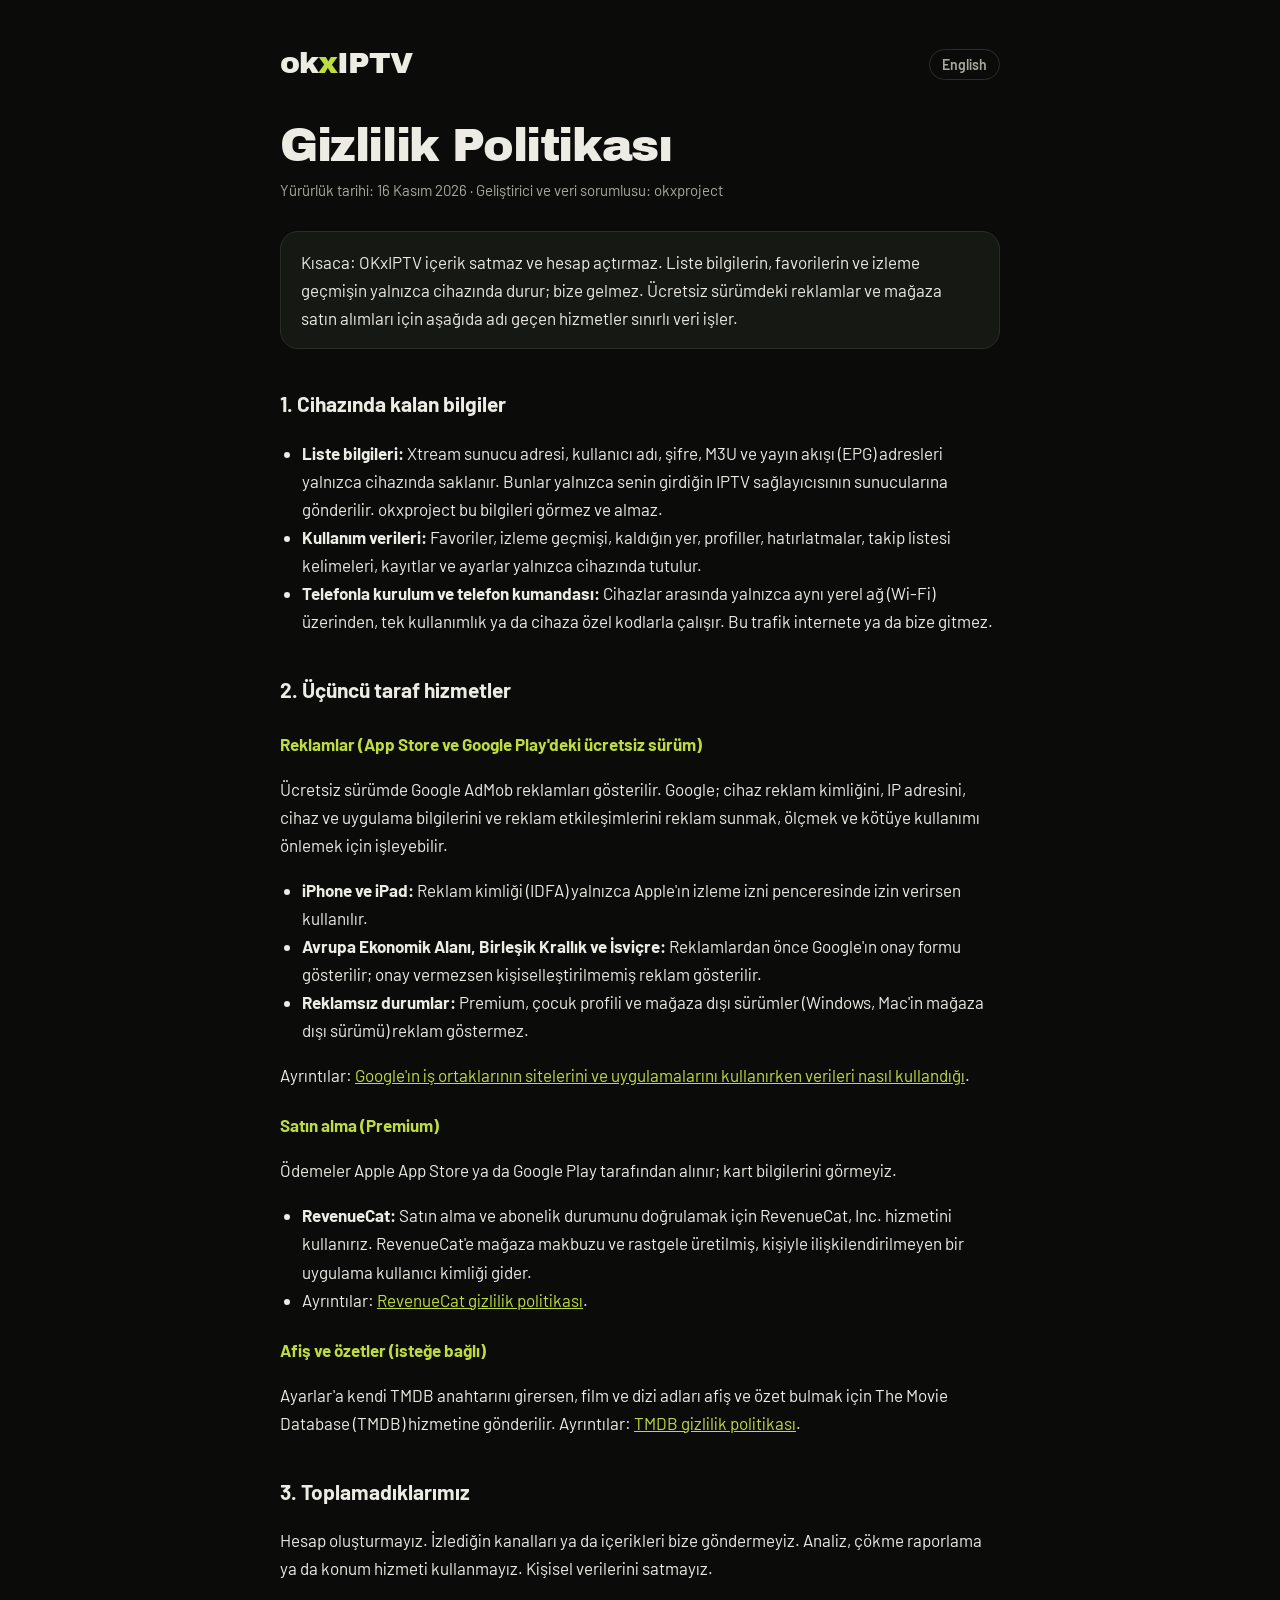
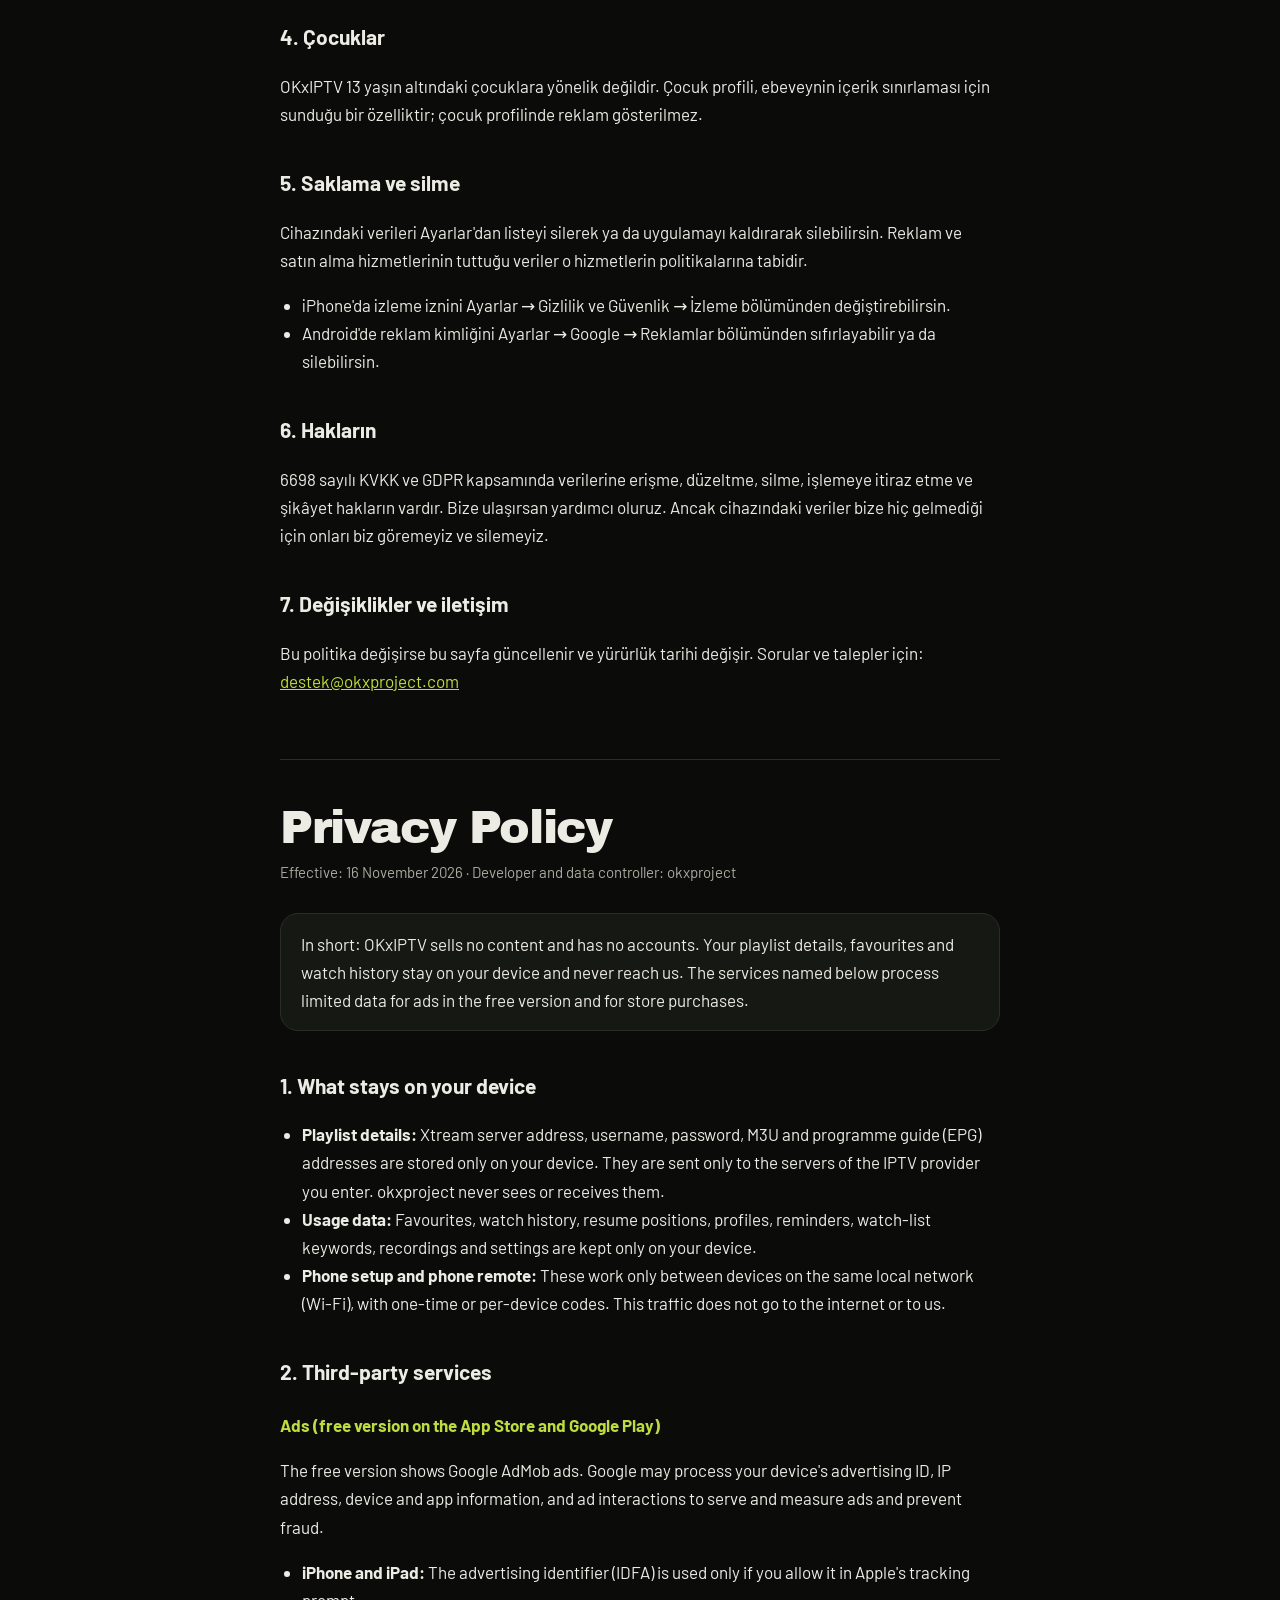
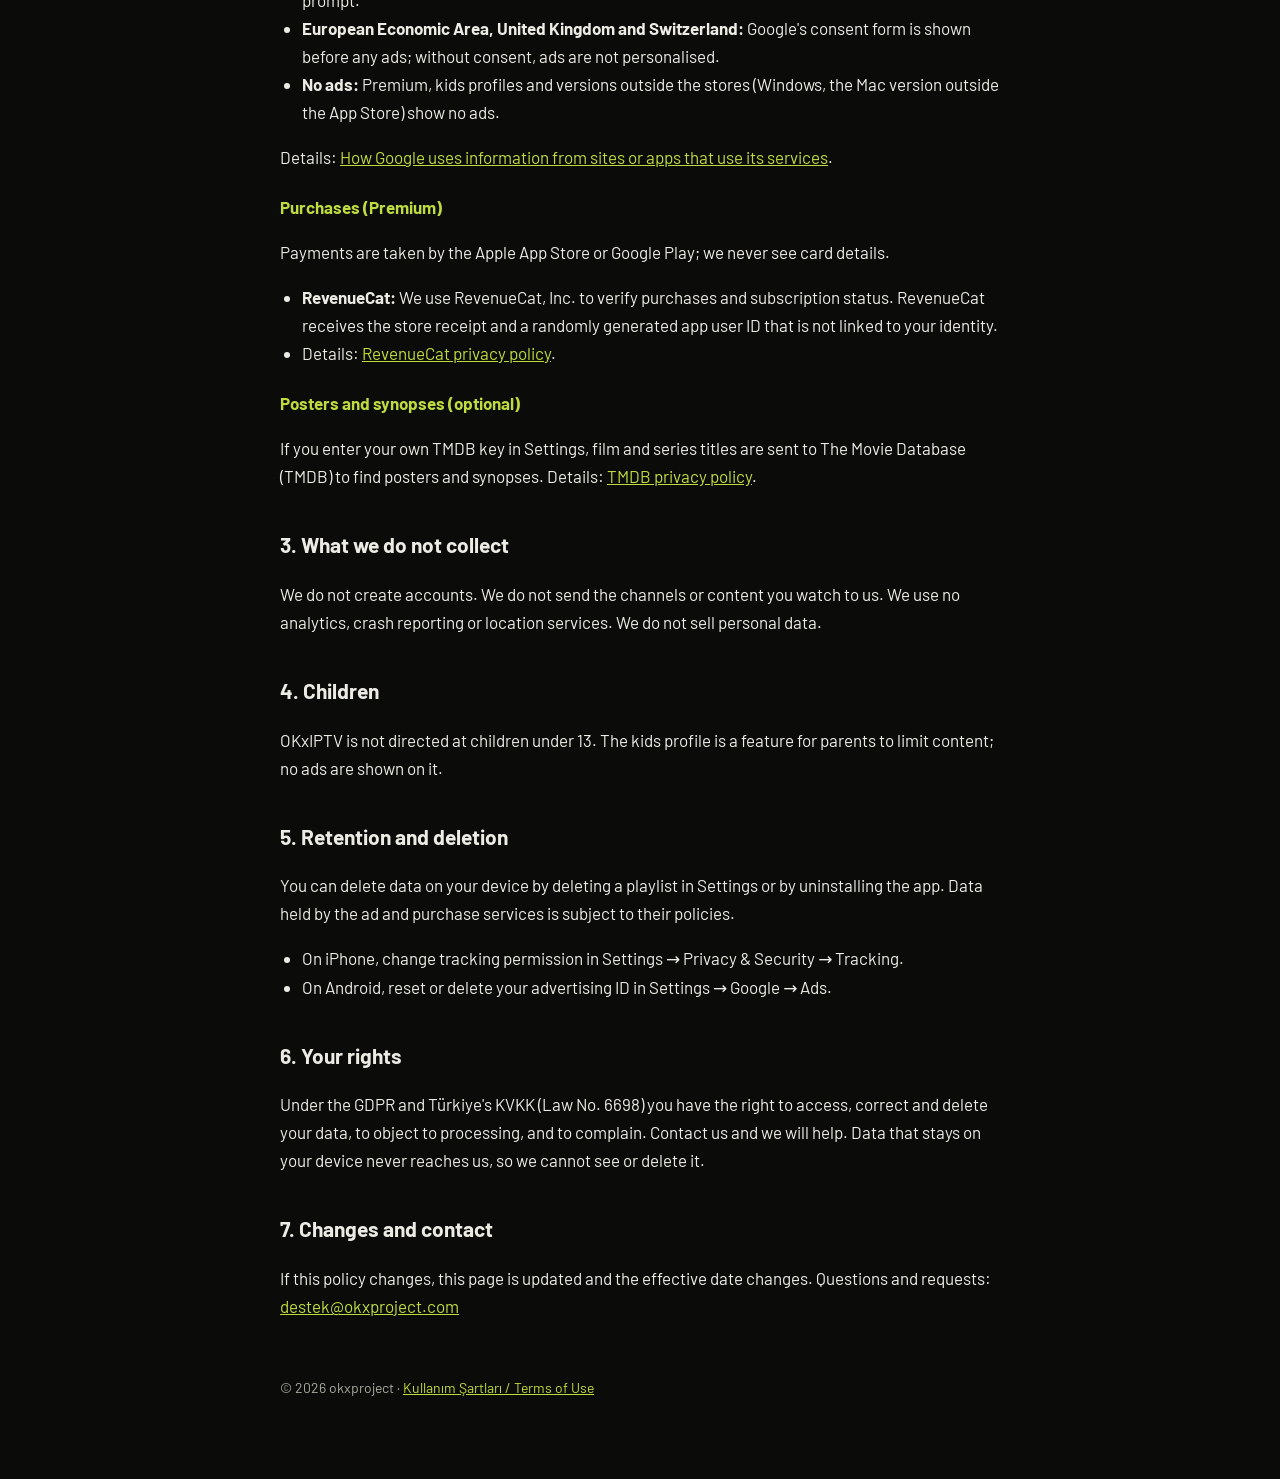
==== privacy.html @ 82a2500e "OKxIPTV privacy policy and terms of use" ====
<!doctype html>
<html lang="tr">
<head>
<meta charset="utf-8">
<meta name="viewport" content="width=device-width, initial-scale=1">
<title>OKxIPTV Gizlilik Politikası · Privacy Policy</title>
<meta name="description" content="OKxIPTV gizlilik politikası / privacy policy">
<link rel="preconnect" href="https://fonts.googleapis.com">
<link rel="preconnect" href="https://fonts.gstatic.com" crossorigin>
<link href="https://fonts.googleapis.com/css2?family=Archivo+Black&family=Barlow:wght@400;600;700&display=swap" rel="stylesheet">
<link rel="stylesheet" href="style.css">
</head>
<body>
<main>
<header>
  <a class="brand" href="./">ok<span>x</span>IPTV</a>
  <nav class="lang"><a href="#en" hreflang="en">English</a></nav>
</header>

<section id="tr" lang="tr">
<h1>Gizlilik Politikası</h1>
<p class="meta">Yürürlük tarihi: 16 Kasım 2026 · Geliştirici ve veri sorumlusu: okxproject</p>

<div class="note">Kısaca: OKxIPTV içerik satmaz ve hesap açtırmaz. Liste bilgilerin, favorilerin ve izleme geçmişin yalnızca cihazında durur; bize gelmez. Ücretsiz sürümdeki reklamlar ve mağaza satın alımları için aşağıda adı geçen hizmetler sınırlı veri işler.</div>

<h2>1. Cihazında kalan bilgiler</h2>
<ul>
  <li><strong>Liste bilgileri:</strong> Xtream sunucu adresi, kullanıcı adı, şifre, M3U ve yayın akışı (EPG) adresleri yalnızca cihazında saklanır. Bunlar yalnızca senin girdiğin IPTV sağlayıcısının sunucularına gönderilir. okxproject bu bilgileri görmez ve almaz.</li>
  <li><strong>Kullanım verileri:</strong> Favoriler, izleme geçmişi, kaldığın yer, profiller, hatırlatmalar, takip listesi kelimeleri, kayıtlar ve ayarlar yalnızca cihazında tutulur.</li>
  <li><strong>Telefonla kurulum ve telefon kumandası:</strong> Cihazlar arasında yalnızca aynı yerel ağ (Wi-Fi) üzerinden, tek kullanımlık ya da cihaza özel kodlarla çalışır. Bu trafik internete ya da bize gitmez.</li>
</ul>

<h2>2. Üçüncü taraf hizmetler</h2>
<h3>Reklamlar (App Store ve Google Play'deki ücretsiz sürüm)</h3>
<p>Ücretsiz sürümde Google AdMob reklamları gösterilir. Google; cihaz reklam kimliğini, IP adresini, cihaz ve uygulama bilgilerini ve reklam etkileşimlerini reklam sunmak, ölçmek ve kötüye kullanımı önlemek için işleyebilir.</p>
<ul>
  <li><strong>iPhone ve iPad:</strong> Reklam kimliği (IDFA) yalnızca Apple'ın izleme izni penceresinde izin verirsen kullanılır.</li>
  <li><strong>Avrupa Ekonomik Alanı, Birleşik Krallık ve İsviçre:</strong> Reklamlardan önce Google'ın onay formu gösterilir; onay vermezsen kişiselleştirilmemiş reklam gösterilir.</li>
  <li><strong>Reklamsız durumlar:</strong> Premium, çocuk profili ve mağaza dışı sürümler (Windows, Mac'in mağaza dışı sürümü) reklam göstermez.</li>
</ul>
<p>Ayrıntılar: <a href="https://policies.google.com/technologies/partner-sites">Google'ın iş ortaklarının sitelerini ve uygulamalarını kullanırken verileri nasıl kullandığı</a>.</p>

<h3>Satın alma (Premium)</h3>
<p>Ödemeler Apple App Store ya da Google Play tarafından alınır; kart bilgilerini görmeyiz.</p>
<ul>
  <li><strong>RevenueCat:</strong> Satın alma ve abonelik durumunu doğrulamak için RevenueCat, Inc. hizmetini kullanırız. RevenueCat'e mağaza makbuzu ve rastgele üretilmiş, kişiyle ilişkilendirilmeyen bir uygulama kullanıcı kimliği gider.</li>
  <li>Ayrıntılar: <a href="https://www.revenuecat.com/privacy">RevenueCat gizlilik politikası</a>.</li>
</ul>

<h3>Afiş ve özetler (isteğe bağlı)</h3>
<p>Ayarlar'a kendi TMDB anahtarını girersen, film ve dizi adları afiş ve özet bulmak için The Movie Database (TMDB) hizmetine gönderilir. Ayrıntılar: <a href="https://www.themoviedb.org/privacy-policy">TMDB gizlilik politikası</a>.</p>

<h2>3. Toplamadıklarımız</h2>
<p>Hesap oluşturmayız. İzlediğin kanalları ya da içerikleri bize göndermeyiz. Analiz, çökme raporlama ya da konum hizmeti kullanmayız. Kişisel verilerini satmayız.</p>

<h2>4. Çocuklar</h2>
<p>OKxIPTV 13 yaşın altındaki çocuklara yönelik değildir. Çocuk profili, ebeveynin içerik sınırlaması için sunduğu bir özelliktir; çocuk profilinde reklam gösterilmez.</p>

<h2>5. Saklama ve silme</h2>
<p>Cihazındaki verileri Ayarlar'dan listeyi silerek ya da uygulamayı kaldırarak silebilirsin. Reklam ve satın alma hizmetlerinin tuttuğu veriler o hizmetlerin politikalarına tabidir.</p>
<ul>
  <li>iPhone'da izleme iznini Ayarlar → Gizlilik ve Güvenlik → İzleme bölümünden değiştirebilirsin.</li>
  <li>Android'de reklam kimliğini Ayarlar → Google → Reklamlar bölümünden sıfırlayabilir ya da silebilirsin.</li>
</ul>

<h2>6. Hakların</h2>
<p>6698 sayılı KVKK ve GDPR kapsamında verilerine erişme, düzeltme, silme, işlemeye itiraz etme ve şikâyet hakların vardır. Bize ulaşırsan yardımcı oluruz. Ancak cihazındaki veriler bize hiç gelmediği için onları biz göremeyiz ve silemeyiz.</p>

<h2>7. Değişiklikler ve iletişim</h2>
<p>Bu politika değişirse bu sayfa güncellenir ve yürürlük tarihi değişir. Sorular ve talepler için: <a href="mailto:destek@okxproject.com">destek@okxproject.com</a></p>
</section>

<hr>

<section id="en" lang="en">
<h1>Privacy Policy</h1>
<p class="meta">Effective: 16 November 2026 · Developer and data controller: okxproject</p>

<div class="note">In short: OKxIPTV sells no content and has no accounts. Your playlist details, favourites and watch history stay on your device and never reach us. The services named below process limited data for ads in the free version and for store purchases.</div>

<h2>1. What stays on your device</h2>
<ul>
  <li><strong>Playlist details:</strong> Xtream server address, username, password, M3U and programme guide (EPG) addresses are stored only on your device. They are sent only to the servers of the IPTV provider you enter. okxproject never sees or receives them.</li>
  <li><strong>Usage data:</strong> Favourites, watch history, resume positions, profiles, reminders, watch-list keywords, recordings and settings are kept only on your device.</li>
  <li><strong>Phone setup and phone remote:</strong> These work only between devices on the same local network (Wi-Fi), with one-time or per-device codes. This traffic does not go to the internet or to us.</li>
</ul>

<h2>2. Third-party services</h2>
<h3>Ads (free version on the App Store and Google Play)</h3>
<p>The free version shows Google AdMob ads. Google may process your device's advertising ID, IP address, device and app information, and ad interactions to serve and measure ads and prevent fraud.</p>
<ul>
  <li><strong>iPhone and iPad:</strong> The advertising identifier (IDFA) is used only if you allow it in Apple's tracking prompt.</li>
  <li><strong>European Economic Area, United Kingdom and Switzerland:</strong> Google's consent form is shown before any ads; without consent, ads are not personalised.</li>
  <li><strong>No ads:</strong> Premium, kids profiles and versions outside the stores (Windows, the Mac version outside the App Store) show no ads.</li>
</ul>
<p>Details: <a href="https://policies.google.com/technologies/partner-sites">How Google uses information from sites or apps that use its services</a>.</p>

<h3>Purchases (Premium)</h3>
<p>Payments are taken by the Apple App Store or Google Play; we never see card details.</p>
<ul>
  <li><strong>RevenueCat:</strong> We use RevenueCat, Inc. to verify purchases and subscription status. RevenueCat receives the store receipt and a randomly generated app user ID that is not linked to your identity.</li>
  <li>Details: <a href="https://www.revenuecat.com/privacy">RevenueCat privacy policy</a>.</li>
</ul>

<h3>Posters and synopses (optional)</h3>
<p>If you enter your own TMDB key in Settings, film and series titles are sent to The Movie Database (TMDB) to find posters and synopses. Details: <a href="https://www.themoviedb.org/privacy-policy">TMDB privacy policy</a>.</p>

<h2>3. What we do not collect</h2>
<p>We do not create accounts. We do not send the channels or content you watch to us. We use no analytics, crash reporting or location services. We do not sell personal data.</p>

<h2>4. Children</h2>
<p>OKxIPTV is not directed at children under 13. The kids profile is a feature for parents to limit content; no ads are shown on it.</p>

<h2>5. Retention and deletion</h2>
<p>You can delete data on your device by deleting a playlist in Settings or by uninstalling the app. Data held by the ad and purchase services is subject to their policies.</p>
<ul>
  <li>On iPhone, change tracking permission in Settings → Privacy &amp; Security → Tracking.</li>
  <li>On Android, reset or delete your advertising ID in Settings → Google → Ads.</li>
</ul>

<h2>6. Your rights</h2>
<p>Under the GDPR and Türkiye's KVKK (Law No. 6698) you have the right to access, correct and delete your data, to object to processing, and to complain. Contact us and we will help. Data that stays on your device never reaches us, so we cannot see or delete it.</p>

<h2>7. Changes and contact</h2>
<p>If this policy changes, this page is updated and the effective date changes. Questions and requests: <a href="mailto:destek@okxproject.com">destek@okxproject.com</a></p>
</section>

<footer>© 2026 okxproject · <a href="terms.html">Kullanım Şartları / Terms of Use</a></footer>
</main>
</body>
</html>
---- style.css ----
:root {
  --ink: #0b0c0a;
  --panel: #161813;
  --line: #2b2e27;
  --text: #ecebe4;
  --muted: #a9aa9e;
  --accent: #bedc3f;
}
* { box-sizing: border-box; }
html { -webkit-text-size-adjust: 100%; }
body {
  margin: 0;
  background: radial-gradient(1200px 600px at 10% -10%, #2a3313 0%, transparent 60%), var(--ink);
  color: var(--text);
  font: 17px/1.65 "Barlow", system-ui, -apple-system, "Segoe UI", sans-serif;
}
main { max-width: 760px; margin: 0 auto; padding: 48px 20px 80px; }
header { display: flex; align-items: center; justify-content: space-between; gap: 16px; flex-wrap: wrap; }
.brand { font: 400 30px/1 "Archivo Black", sans-serif; letter-spacing: -1px; color: var(--text); text-decoration: none; }
.brand span { color: var(--accent); }
nav.lang a {
  color: var(--muted); text-decoration: none; padding: 6px 12px; border: 1px solid var(--line);
  border-radius: 999px; font-weight: 600; font-size: 14px;
}
nav.lang a:hover, nav.lang a:focus-visible { color: var(--ink); background: var(--accent); border-color: var(--accent); outline: none; }
h1 { font: 400 clamp(32px, 6vw, 46px)/1.05 "Archivo Black", sans-serif; letter-spacing: -1.4px; margin: 44px 0 8px; }
h2 { font-size: 21px; margin: 38px 0 6px; }
h3 { font-size: 17px; margin: 22px 0 4px; color: var(--accent); }
p, li { color: var(--text); }
.meta { color: var(--muted); font-size: 15px; margin: 0 0 28px; }
.note { background: var(--panel); border: 1px solid var(--line); border-radius: 18px; padding: 16px 20px; margin: 24px 0; }
a { color: var(--accent); }
ul { padding-left: 22px; }
hr { border: 0; border-top: 1px solid var(--line); margin: 64px 0 0; }
.cards { display: grid; grid-template-columns: repeat(auto-fit, minmax(240px, 1fr)); gap: 14px; margin-top: 28px; }
.card { display: block; background: var(--panel); border: 1px solid var(--line); border-radius: 22px; padding: 22px; color: var(--text); text-decoration: none; }
.card:hover, .card:focus-visible { border-color: var(--accent); outline: none; }
.card strong { display: block; font-size: 19px; margin-bottom: 4px; }
.card span { color: var(--muted); font-size: 15px; }
footer { color: var(--muted); font-size: 14px; margin-top: 56px; }
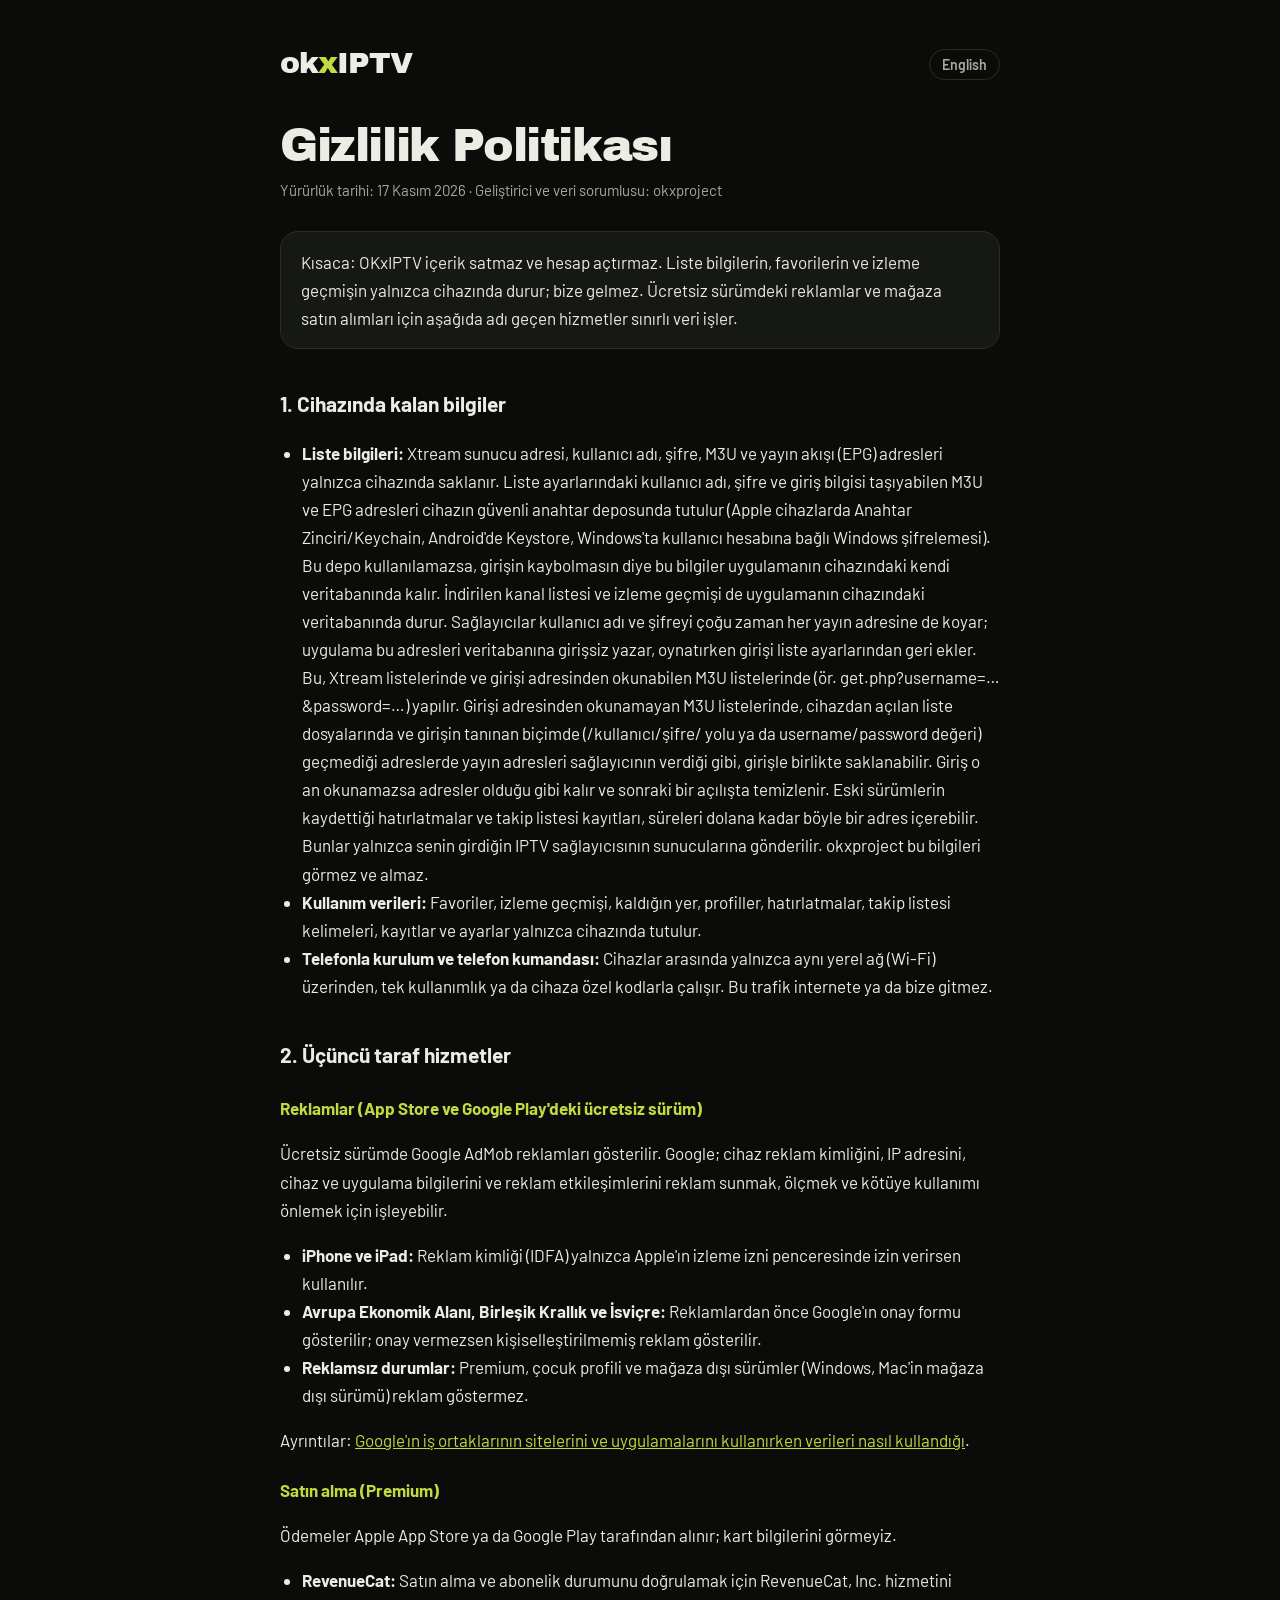
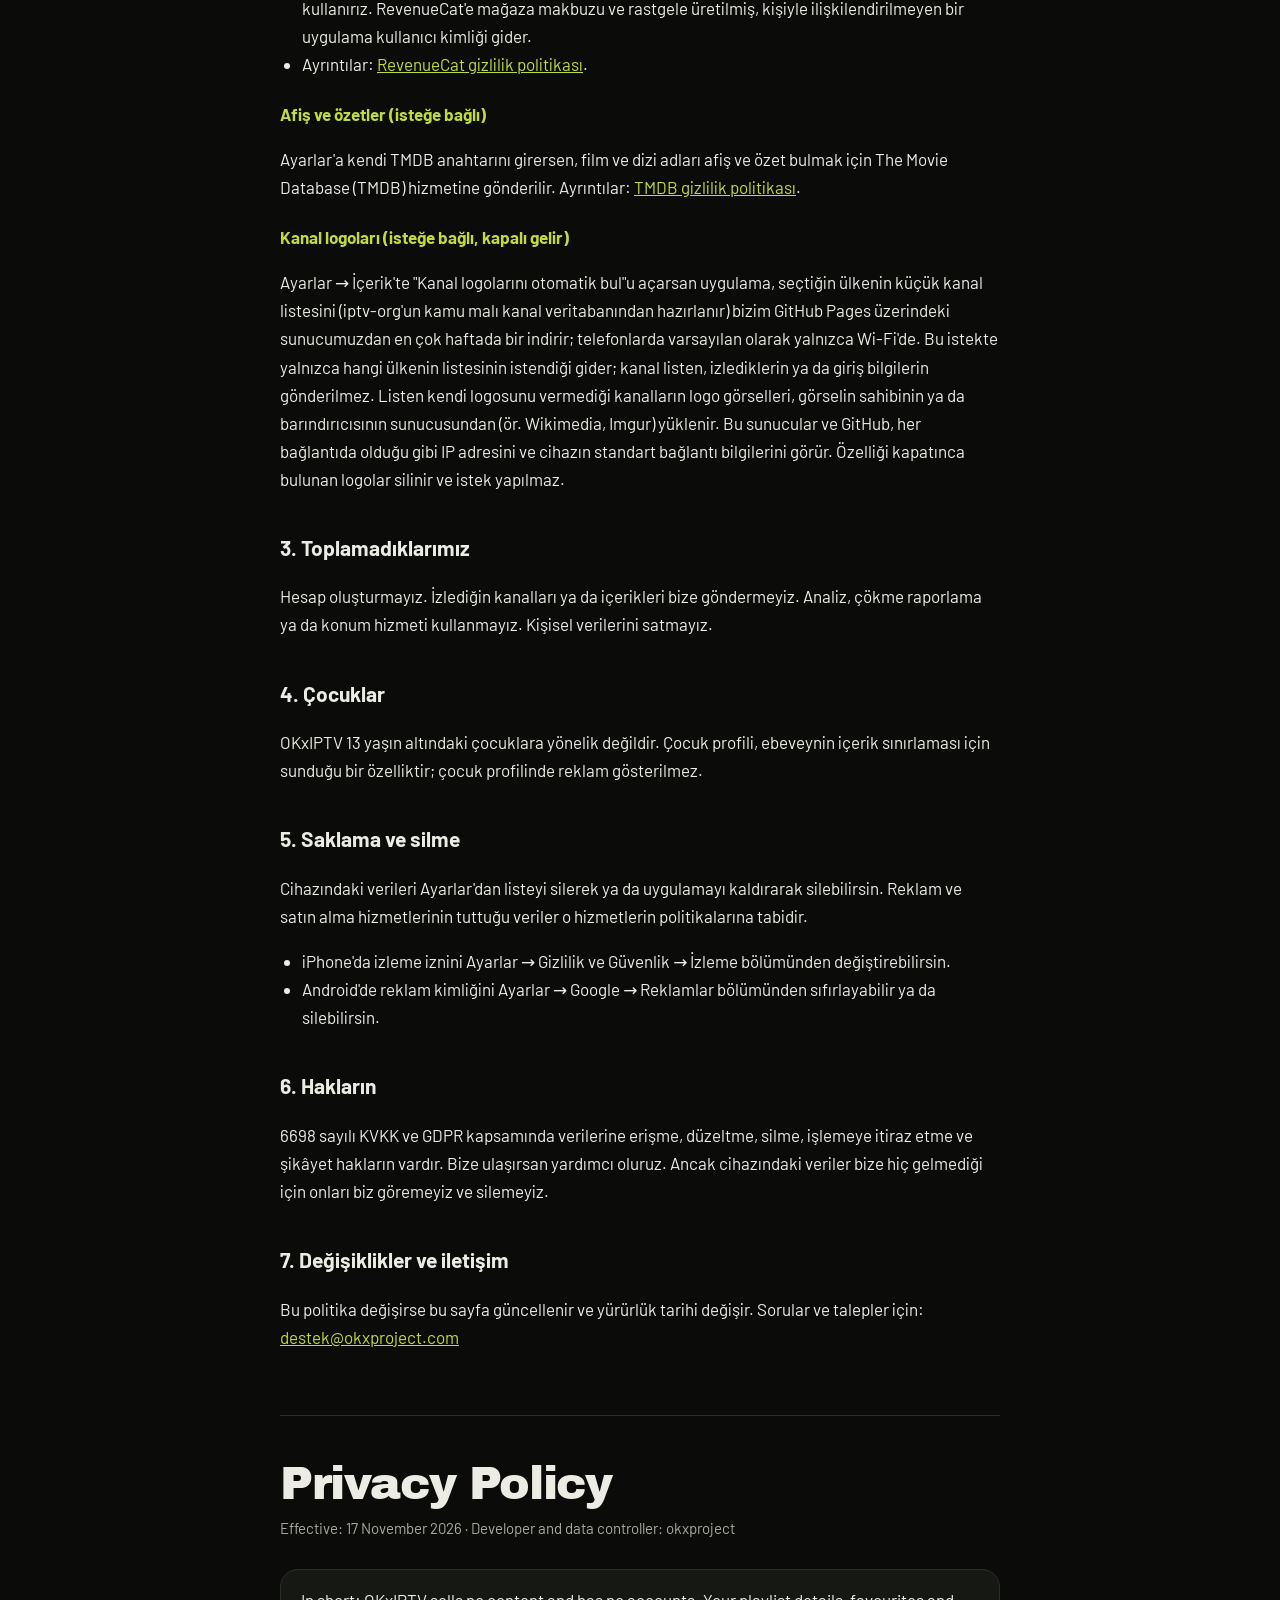
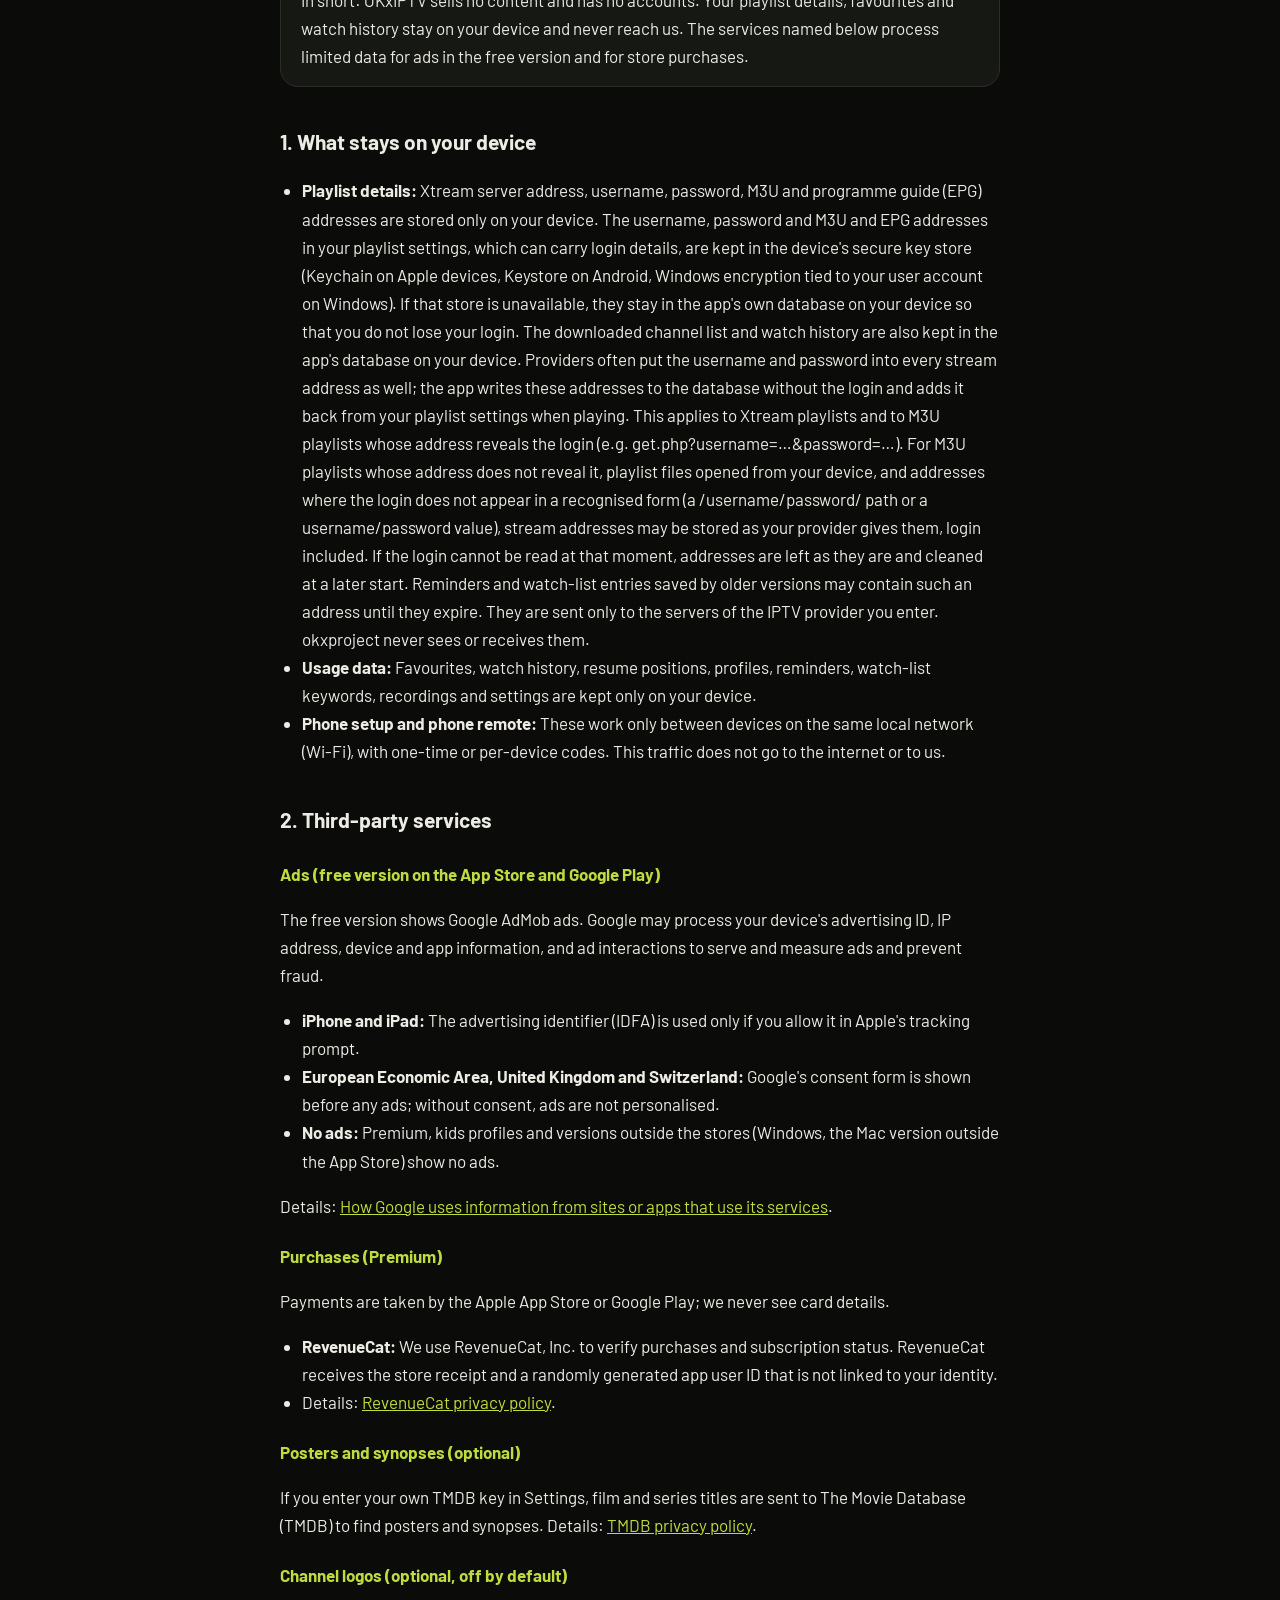
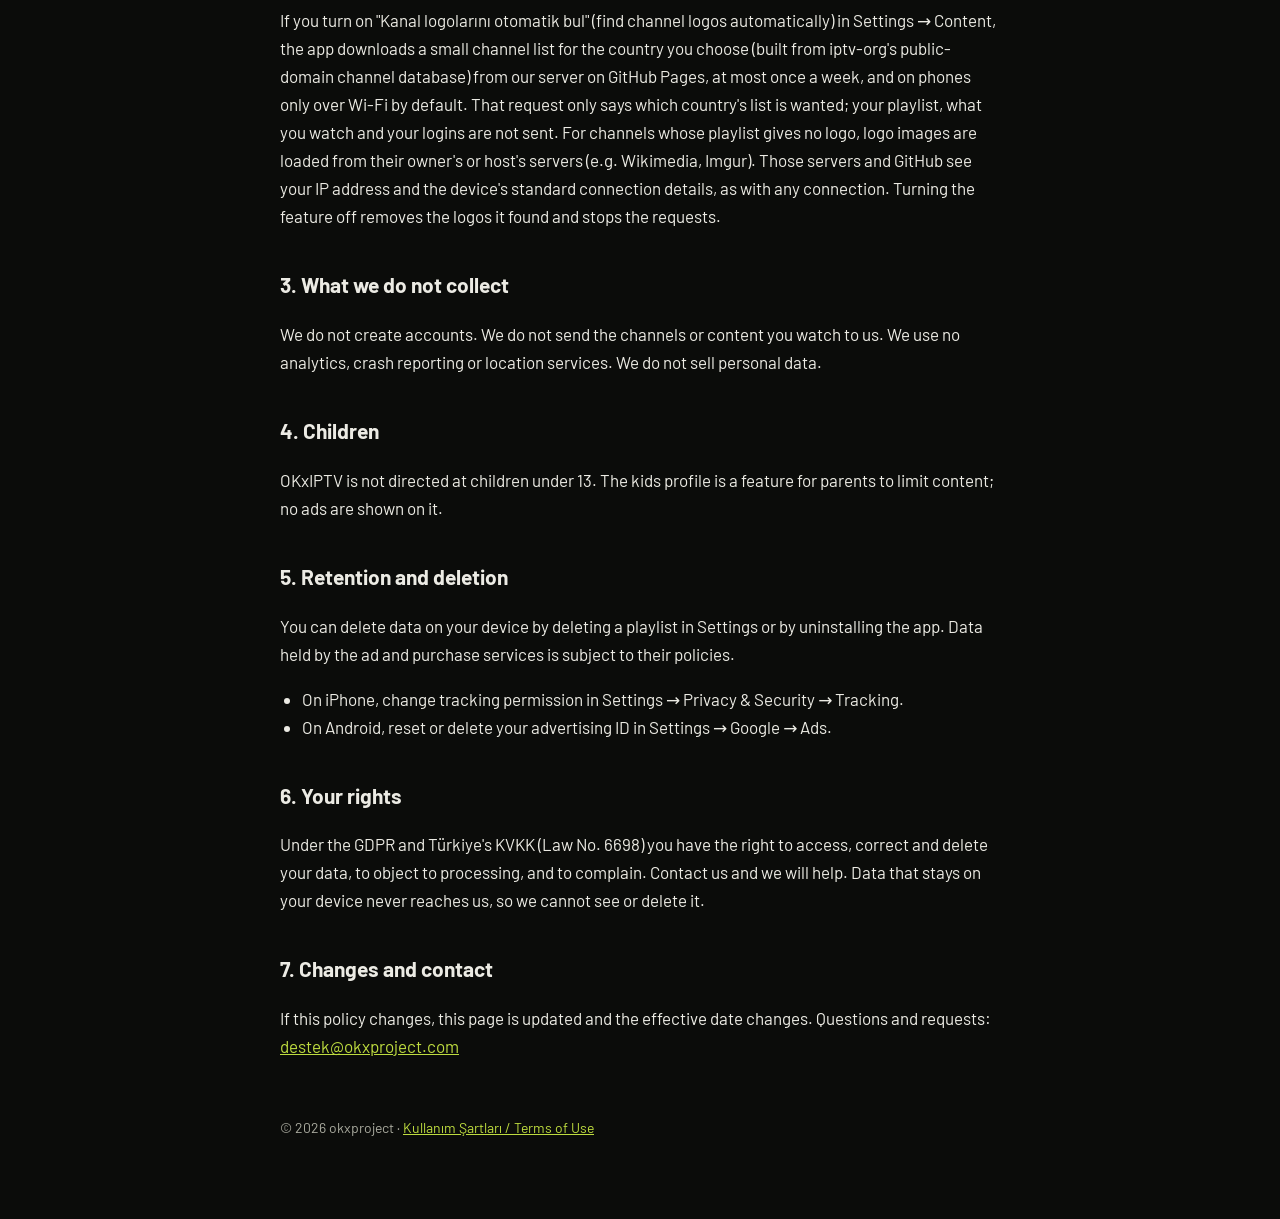
==== commit 6d753258: "Privacy policy 17 Nov 2026: secure key store, logins removed from stored stream addresses, optional " ====
--- a/privacy.html
+++ b/privacy.html
@@ -19,13 +19,13 @@
 
 <section id="tr" lang="tr">
 <h1>Gizlilik Politikası</h1>
-<p class="meta">Yürürlük tarihi: 16 Kasım 2026 · Geliştirici ve veri sorumlusu: okxproject</p>
+<p class="meta">Yürürlük tarihi: 17 Kasım 2026 · Geliştirici ve veri sorumlusu: okxproject</p>
 
 <div class="note">Kısaca: OKxIPTV içerik satmaz ve hesap açtırmaz. Liste bilgilerin, favorilerin ve izleme geçmişin yalnızca cihazında durur; bize gelmez. Ücretsiz sürümdeki reklamlar ve mağaza satın alımları için aşağıda adı geçen hizmetler sınırlı veri işler.</div>
 
 <h2>1. Cihazında kalan bilgiler</h2>
 <ul>
-  <li><strong>Liste bilgileri:</strong> Xtream sunucu adresi, kullanıcı adı, şifre, M3U ve yayın akışı (EPG) adresleri yalnızca cihazında saklanır. Bunlar yalnızca senin girdiğin IPTV sağlayıcısının sunucularına gönderilir. okxproject bu bilgileri görmez ve almaz.</li>
+  <li><strong>Liste bilgileri:</strong> Xtream sunucu adresi, kullanıcı adı, şifre, M3U ve yayın akışı (EPG) adresleri yalnızca cihazında saklanır. Liste ayarlarındaki kullanıcı adı, şifre ve giriş bilgisi taşıyabilen M3U ve EPG adresleri cihazın güvenli anahtar deposunda tutulur (Apple cihazlarda Anahtar Zinciri/Keychain, Android'de Keystore, Windows'ta kullanıcı hesabına bağlı Windows şifrelemesi). Bu depo kullanılamazsa, girişin kaybolmasın diye bu bilgiler uygulamanın cihazındaki kendi veritabanında kalır. İndirilen kanal listesi ve izleme geçmişi de uygulamanın cihazındaki veritabanında durur. Sağlayıcılar kullanıcı adı ve şifreyi çoğu zaman her yayın adresine de koyar; uygulama bu adresleri veritabanına girişsiz yazar, oynatırken girişi liste ayarlarından geri ekler. Bu, Xtream listelerinde ve girişi adresinden okunabilen M3U listelerinde (ör. get.php?username=…&amp;password=…) yapılır. Girişi adresinden okunamayan M3U listelerinde, cihazdan açılan liste dosyalarında ve girişin tanınan biçimde (/kullanıcı/şifre/ yolu ya da username/password değeri) geçmediği adreslerde yayın adresleri sağlayıcının verdiği gibi, girişle birlikte saklanabilir. Giriş o an okunamazsa adresler olduğu gibi kalır ve sonraki bir açılışta temizlenir. Eski sürümlerin kaydettiği hatırlatmalar ve takip listesi kayıtları, süreleri dolana kadar böyle bir adres içerebilir. Bunlar yalnızca senin girdiğin IPTV sağlayıcısının sunucularına gönderilir. okxproject bu bilgileri görmez ve almaz.</li>
   <li><strong>Kullanım verileri:</strong> Favoriler, izleme geçmişi, kaldığın yer, profiller, hatırlatmalar, takip listesi kelimeleri, kayıtlar ve ayarlar yalnızca cihazında tutulur.</li>
   <li><strong>Telefonla kurulum ve telefon kumandası:</strong> Cihazlar arasında yalnızca aynı yerel ağ (Wi-Fi) üzerinden, tek kullanımlık ya da cihaza özel kodlarla çalışır. Bu trafik internete ya da bize gitmez.</li>
 </ul>
@@ -49,6 +49,9 @@
 
 <h3>Afiş ve özetler (isteğe bağlı)</h3>
 <p>Ayarlar'a kendi TMDB anahtarını girersen, film ve dizi adları afiş ve özet bulmak için The Movie Database (TMDB) hizmetine gönderilir. Ayrıntılar: <a href="https://www.themoviedb.org/privacy-policy">TMDB gizlilik politikası</a>.</p>
+
+<h3>Kanal logoları (isteğe bağlı, kapalı gelir)</h3>
+<p>Ayarlar → İçerik'te "Kanal logolarını otomatik bul"u açarsan uygulama, seçtiğin ülkenin küçük kanal listesini (iptv-org'un kamu malı kanal veritabanından hazırlanır) bizim GitHub Pages üzerindeki sunucumuzdan en çok haftada bir indirir; telefonlarda varsayılan olarak yalnızca Wi-Fi'de. Bu istekte yalnızca hangi ülkenin listesinin istendiği gider; kanal listen, izlediklerin ya da giriş bilgilerin gönderilmez. Listen kendi logosunu vermediği kanalların logo görselleri, görselin sahibinin ya da barındırıcısının sunucusundan (ör. Wikimedia, Imgur) yüklenir. Bu sunucular ve GitHub, her bağlantıda olduğu gibi IP adresini ve cihazın standart bağlantı bilgilerini görür. Özelliği kapatınca bulunan logolar silinir ve istek yapılmaz.</p>
 
 <h2>3. Toplamadıklarımız</h2>
 <p>Hesap oluşturmayız. İzlediğin kanalları ya da içerikleri bize göndermeyiz. Analiz, çökme raporlama ya da konum hizmeti kullanmayız. Kişisel verilerini satmayız.</p>
@@ -74,13 +77,13 @@
 
 <section id="en" lang="en">
 <h1>Privacy Policy</h1>
-<p class="meta">Effective: 16 November 2026 · Developer and data controller: okxproject</p>
+<p class="meta">Effective: 17 November 2026 · Developer and data controller: okxproject</p>
 
 <div class="note">In short: OKxIPTV sells no content and has no accounts. Your playlist details, favourites and watch history stay on your device and never reach us. The services named below process limited data for ads in the free version and for store purchases.</div>
 
 <h2>1. What stays on your device</h2>
 <ul>
-  <li><strong>Playlist details:</strong> Xtream server address, username, password, M3U and programme guide (EPG) addresses are stored only on your device. They are sent only to the servers of the IPTV provider you enter. okxproject never sees or receives them.</li>
+  <li><strong>Playlist details:</strong> Xtream server address, username, password, M3U and programme guide (EPG) addresses are stored only on your device. The username, password and M3U and EPG addresses in your playlist settings, which can carry login details, are kept in the device's secure key store (Keychain on Apple devices, Keystore on Android, Windows encryption tied to your user account on Windows). If that store is unavailable, they stay in the app's own database on your device so that you do not lose your login. The downloaded channel list and watch history are also kept in the app's database on your device. Providers often put the username and password into every stream address as well; the app writes these addresses to the database without the login and adds it back from your playlist settings when playing. This applies to Xtream playlists and to M3U playlists whose address reveals the login (e.g. get.php?username=…&amp;password=…). For M3U playlists whose address does not reveal it, playlist files opened from your device, and addresses where the login does not appear in a recognised form (a /username/password/ path or a username/password value), stream addresses may be stored as your provider gives them, login included. If the login cannot be read at that moment, addresses are left as they are and cleaned at a later start. Reminders and watch-list entries saved by older versions may contain such an address until they expire. They are sent only to the servers of the IPTV provider you enter. okxproject never sees or receives them.</li>
   <li><strong>Usage data:</strong> Favourites, watch history, resume positions, profiles, reminders, watch-list keywords, recordings and settings are kept only on your device.</li>
   <li><strong>Phone setup and phone remote:</strong> These work only between devices on the same local network (Wi-Fi), with one-time or per-device codes. This traffic does not go to the internet or to us.</li>
 </ul>
@@ -104,6 +107,9 @@
 
 <h3>Posters and synopses (optional)</h3>
 <p>If you enter your own TMDB key in Settings, film and series titles are sent to The Movie Database (TMDB) to find posters and synopses. Details: <a href="https://www.themoviedb.org/privacy-policy">TMDB privacy policy</a>.</p>
+
+<h3>Channel logos (optional, off by default)</h3>
+<p>If you turn on "Kanal logolarını otomatik bul" (find channel logos automatically) in Settings → Content, the app downloads a small channel list for the country you choose (built from iptv-org's public-domain channel database) from our server on GitHub Pages, at most once a week, and on phones only over Wi-Fi by default. That request only says which country's list is wanted; your playlist, what you watch and your logins are not sent. For channels whose playlist gives no logo, logo images are loaded from their owner's or host's servers (e.g. Wikimedia, Imgur). Those servers and GitHub see your IP address and the device's standard connection details, as with any connection. Turning the feature off removes the logos it found and stops the requests.</p>
 
 <h2>3. What we do not collect</h2>
 <p>We do not create accounts. We do not send the channels or content you watch to us. We use no analytics, crash reporting or location services. We do not sell personal data.</p>
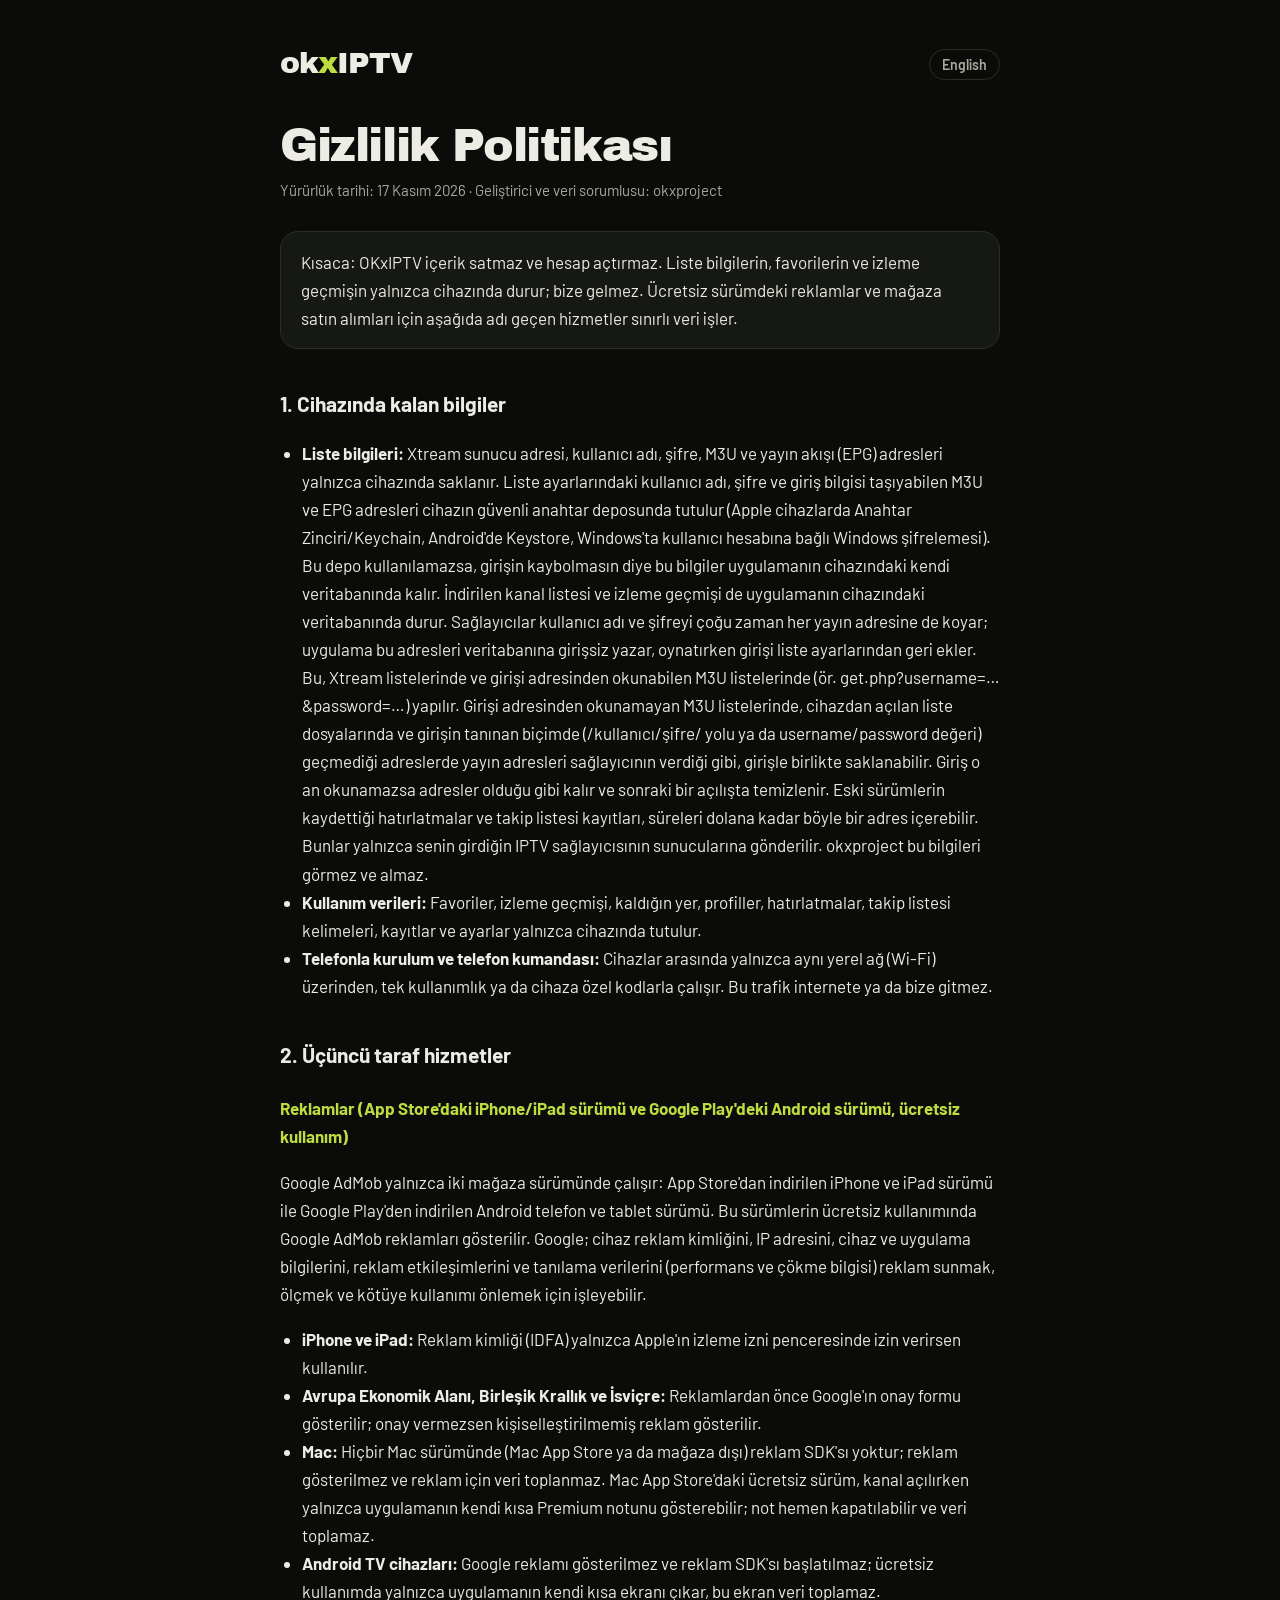
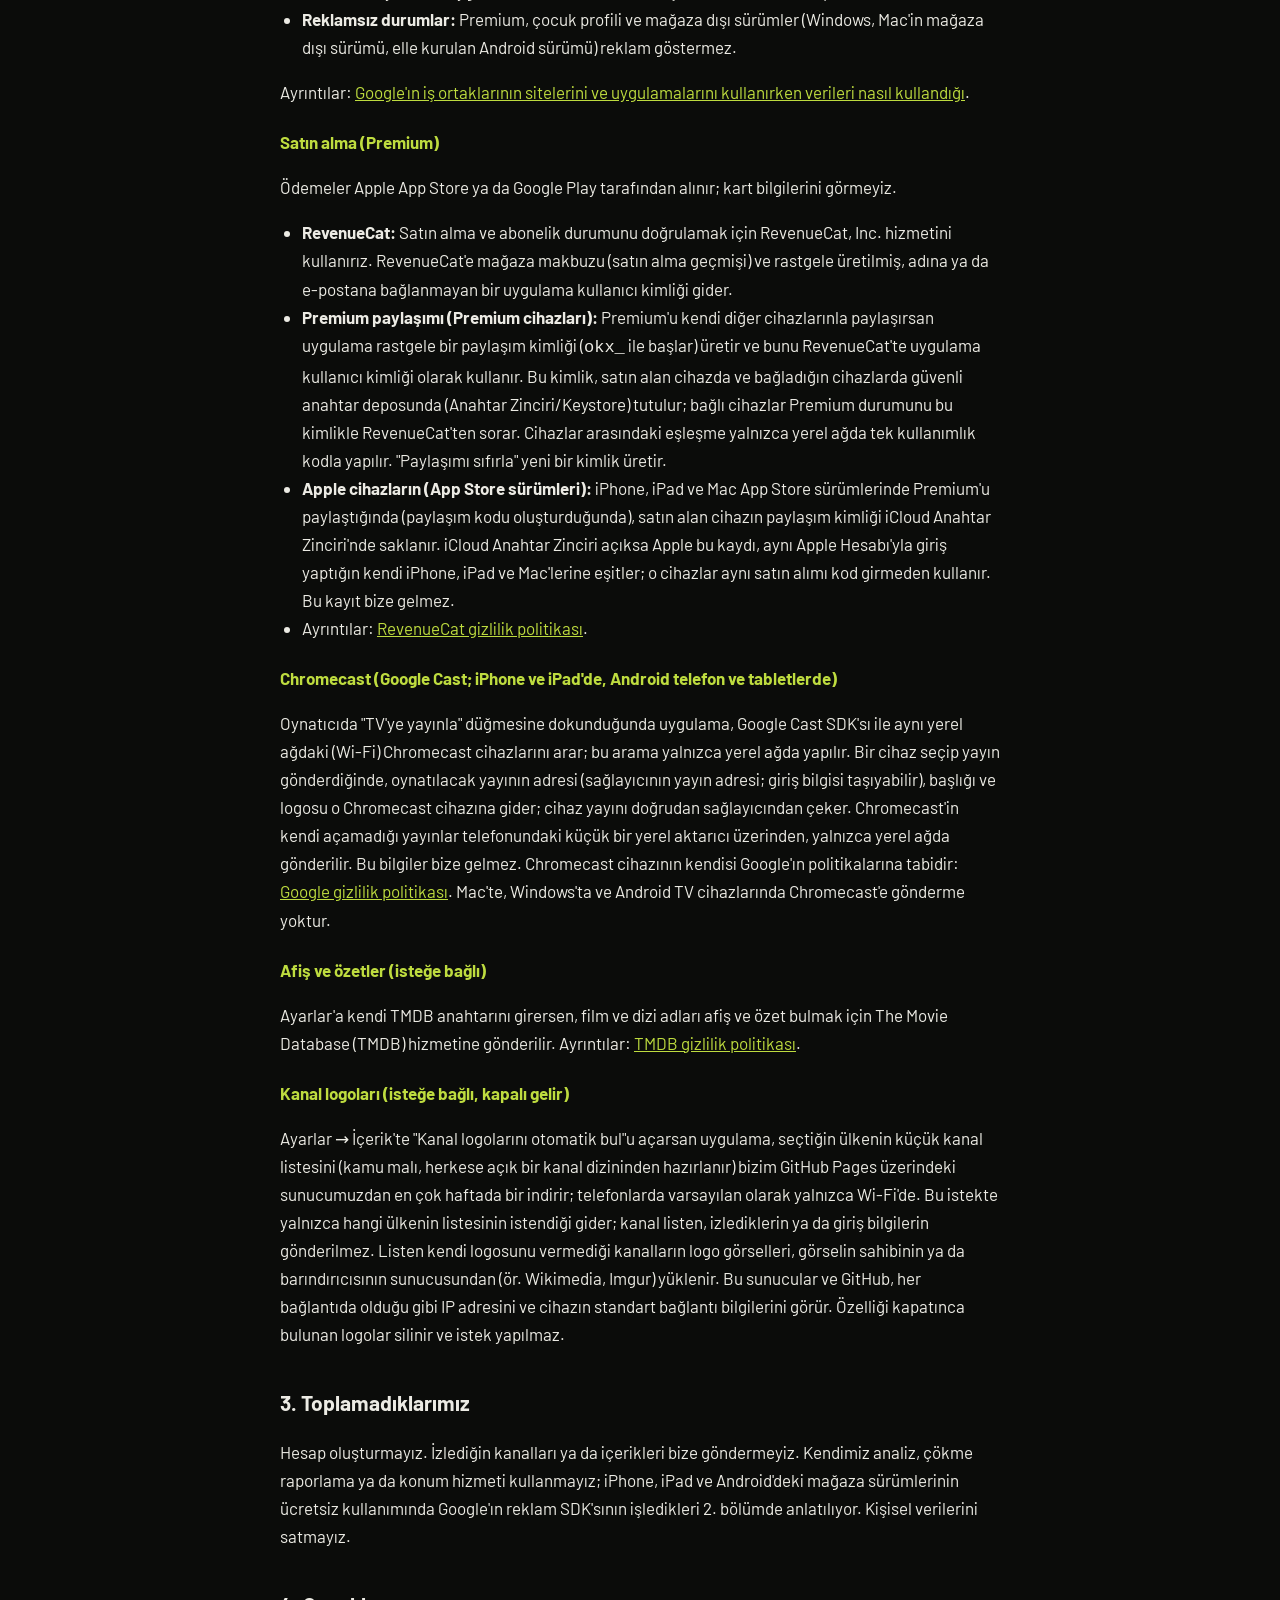
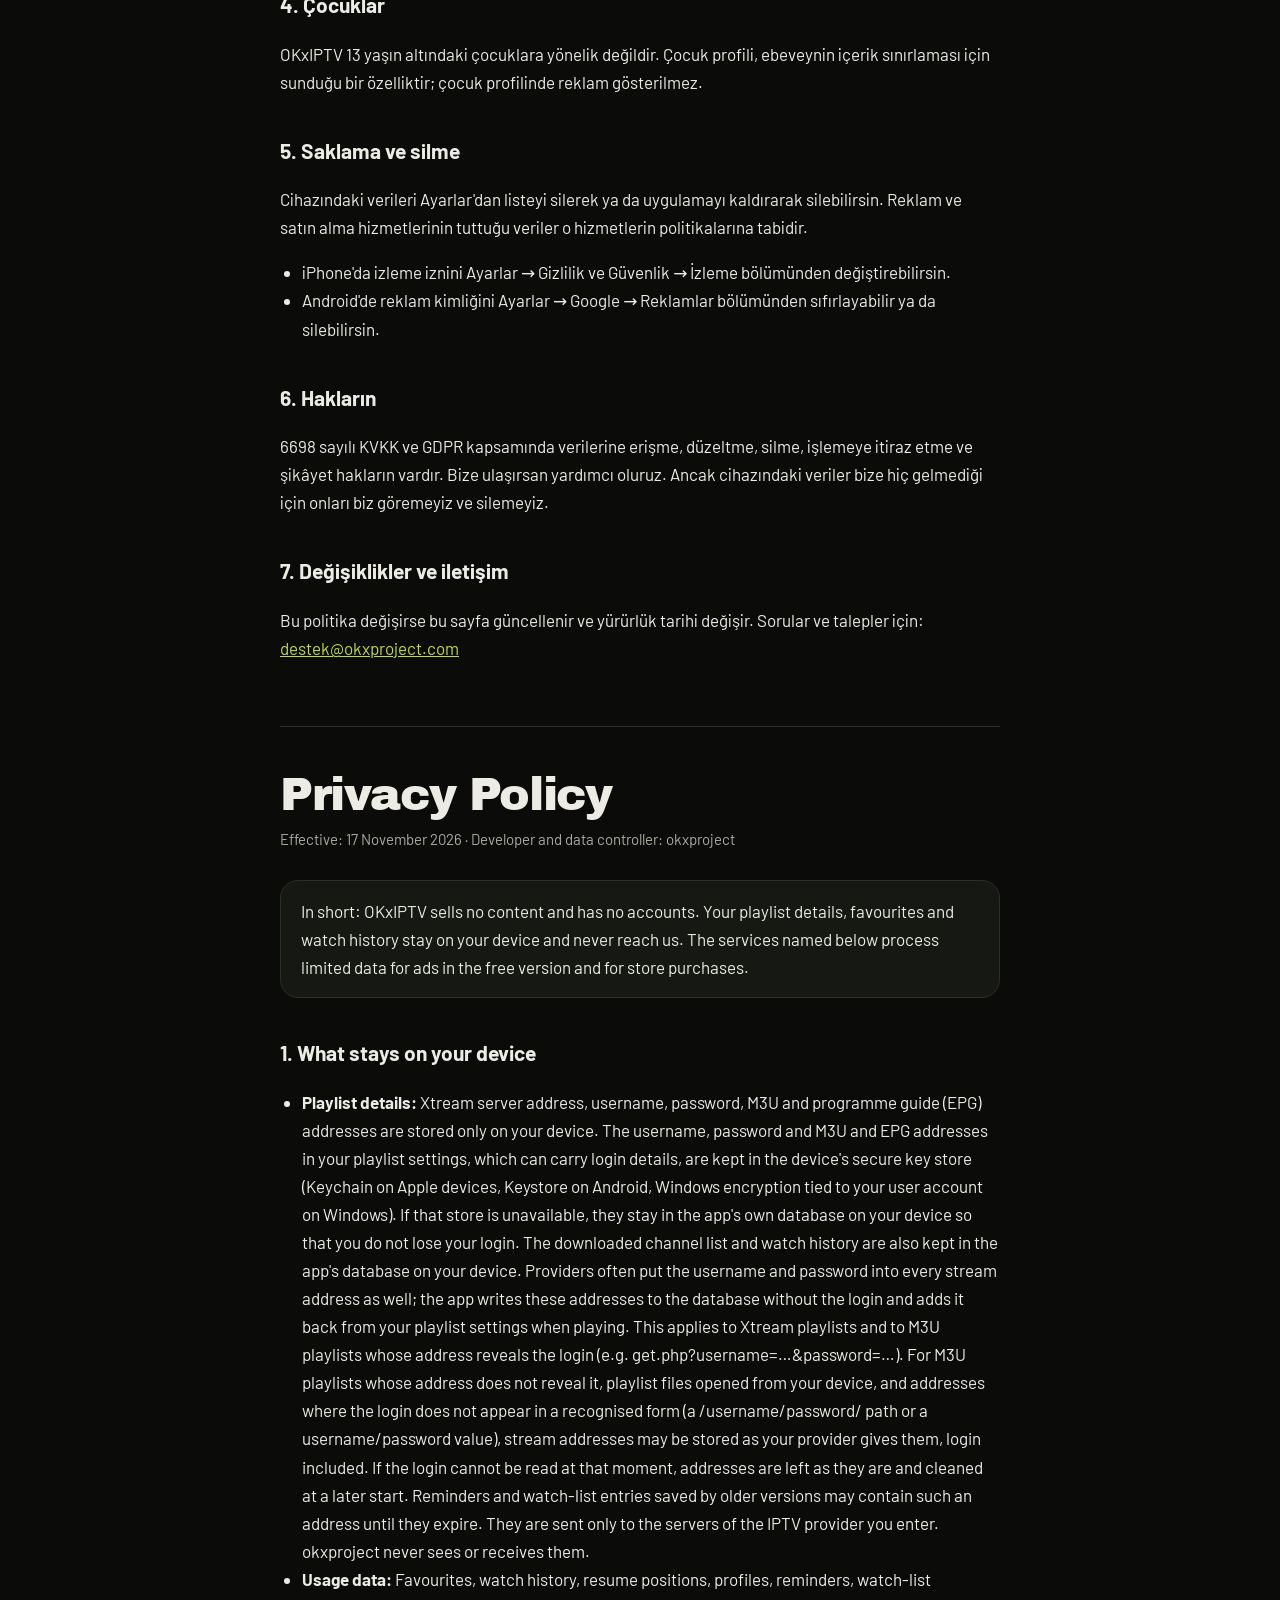
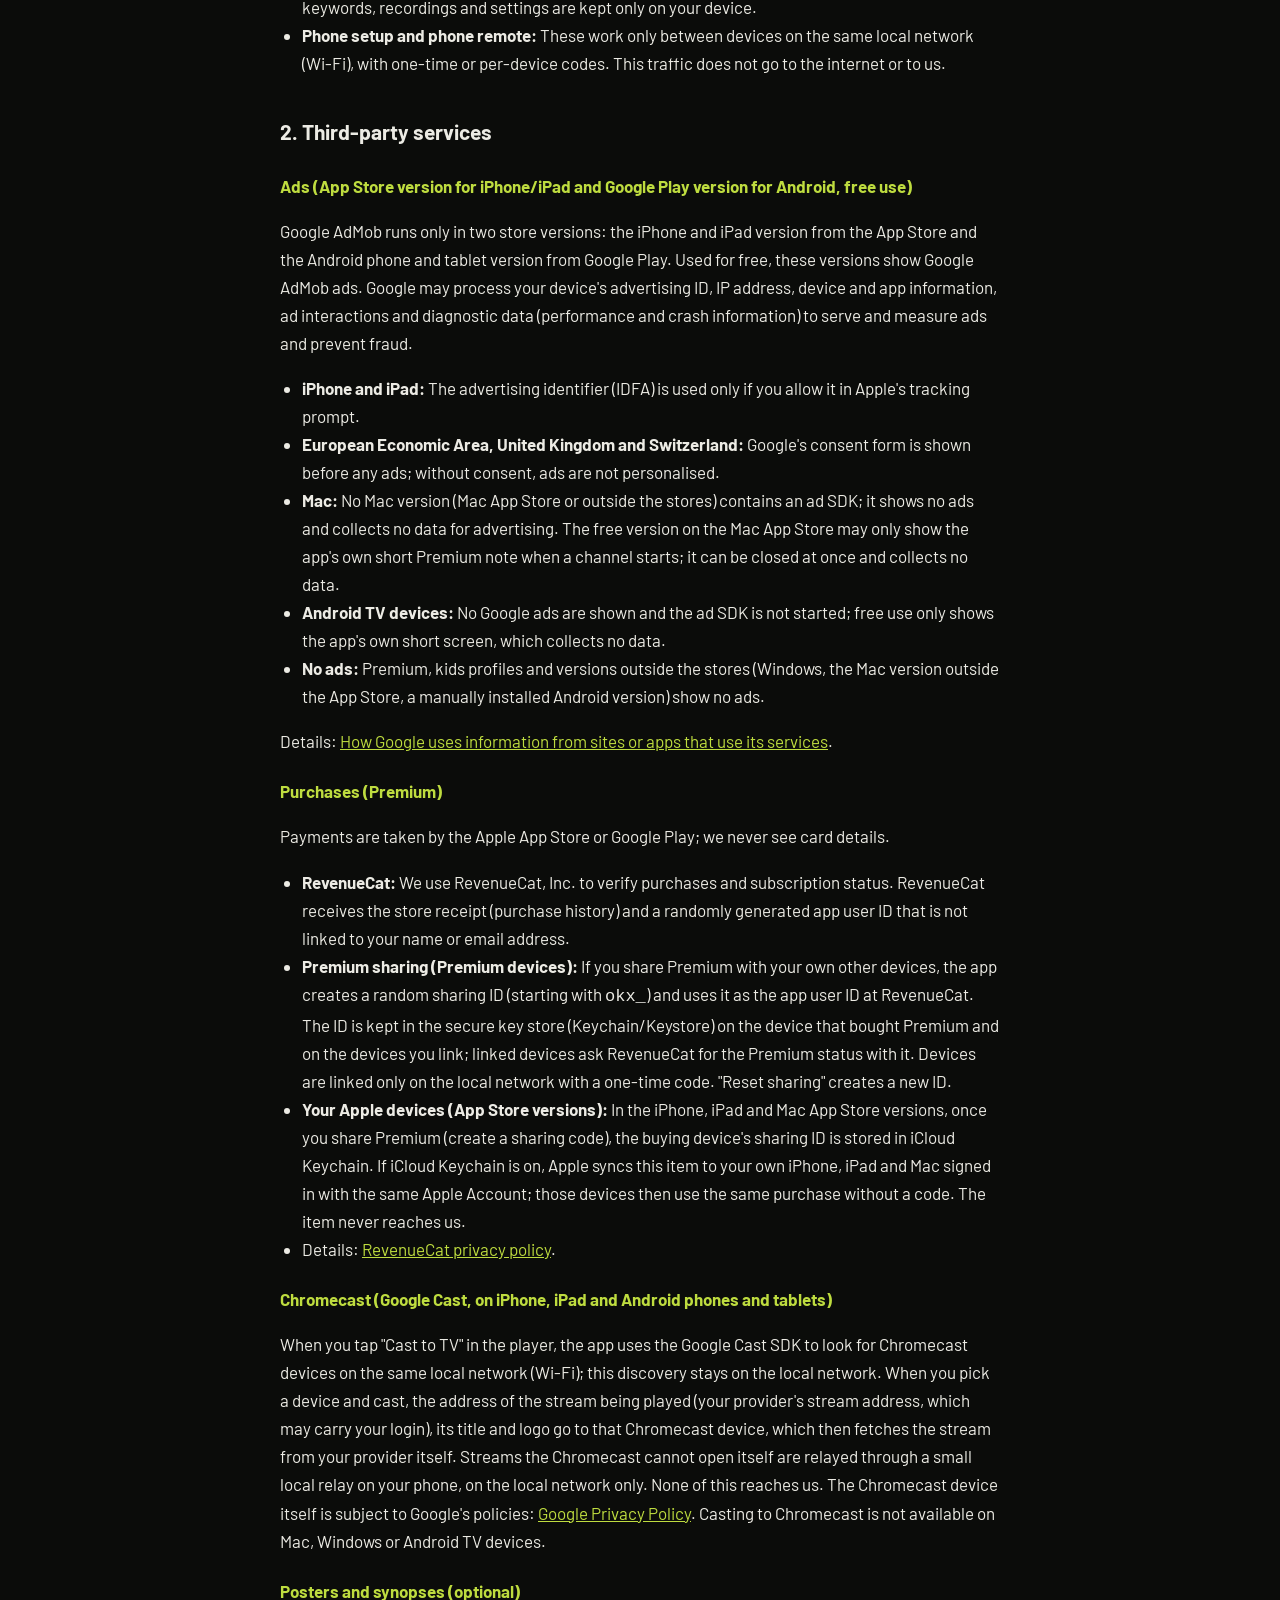
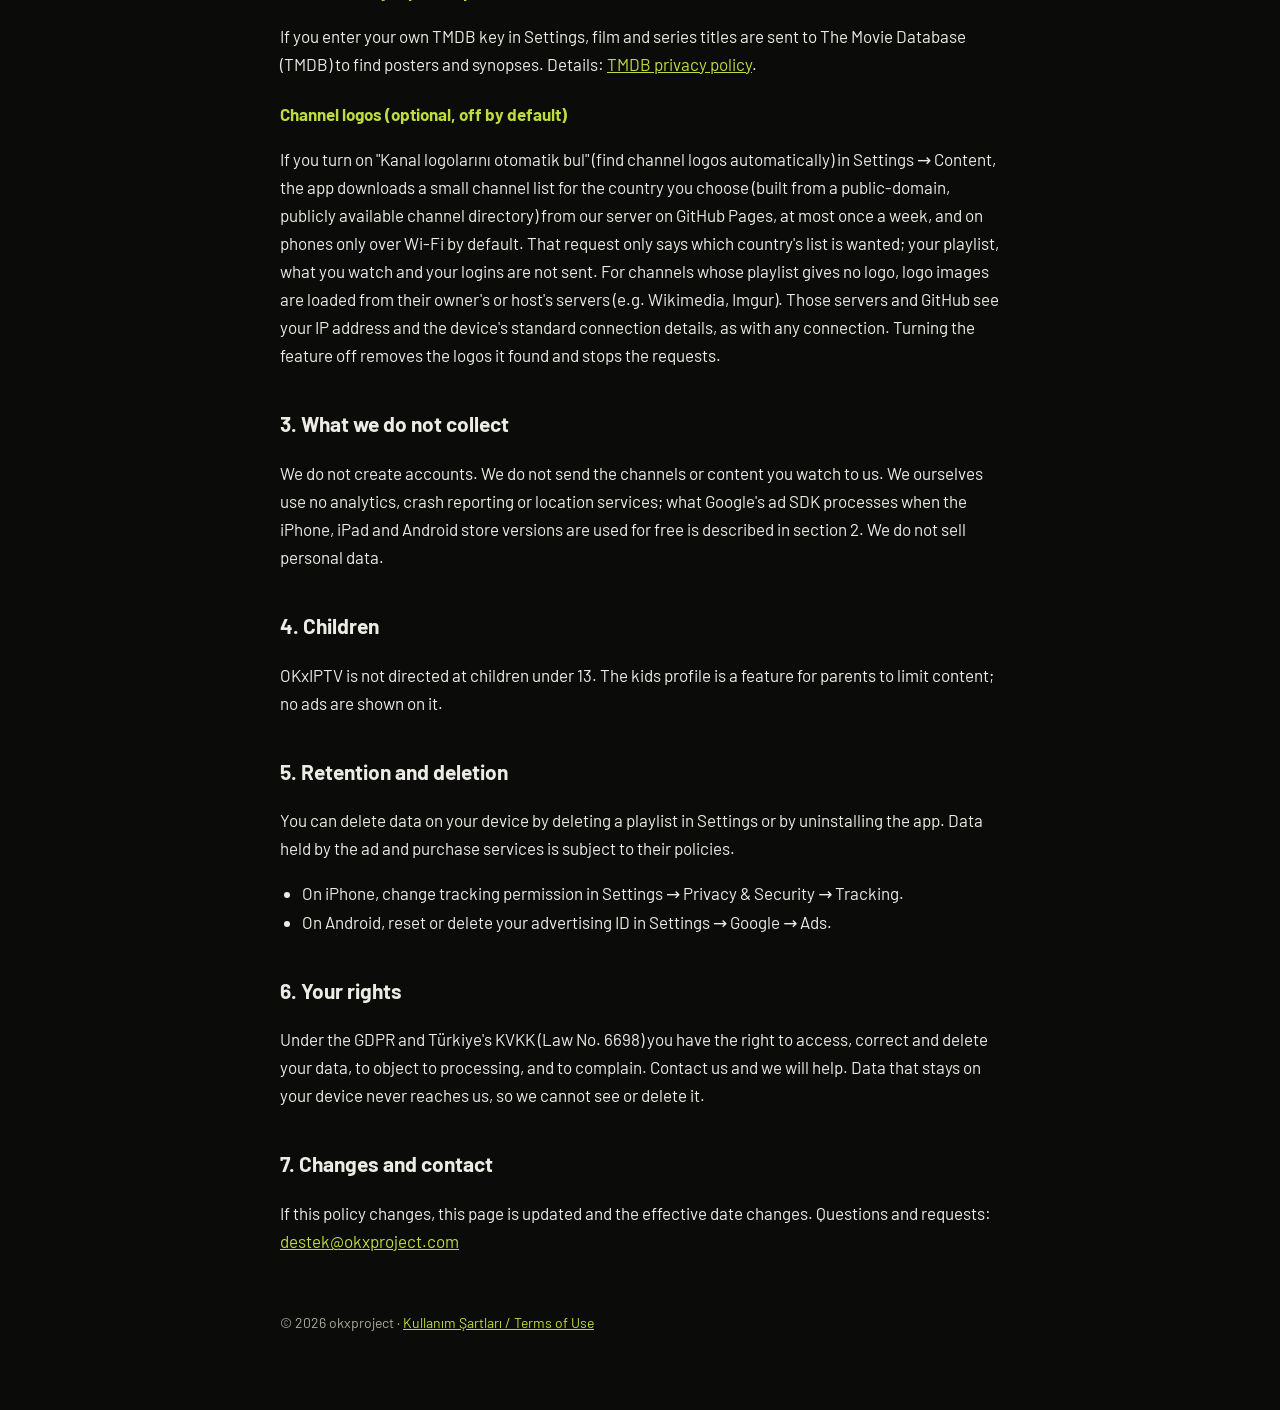
==== commit 7d3cec76: "Privacy: Chromecast, Premium sharing via iCloud Keychain, no ads on Mac; terms: per-platform cancel " ====
--- a/privacy.html
+++ b/privacy.html
@@ -31,30 +31,37 @@
 </ul>
 
 <h2>2. Üçüncü taraf hizmetler</h2>
-<h3>Reklamlar (App Store ve Google Play'deki ücretsiz sürüm)</h3>
-<p>Ücretsiz sürümde Google AdMob reklamları gösterilir. Google; cihaz reklam kimliğini, IP adresini, cihaz ve uygulama bilgilerini ve reklam etkileşimlerini reklam sunmak, ölçmek ve kötüye kullanımı önlemek için işleyebilir.</p>
+<h3>Reklamlar (App Store'daki iPhone/iPad sürümü ve Google Play'deki Android sürümü, ücretsiz kullanım)</h3>
+<p>Google AdMob yalnızca iki mağaza sürümünde çalışır: App Store'dan indirilen iPhone ve iPad sürümü ile Google Play'den indirilen Android telefon ve tablet sürümü. Bu sürümlerin ücretsiz kullanımında Google AdMob reklamları gösterilir. Google; cihaz reklam kimliğini, IP adresini, cihaz ve uygulama bilgilerini, reklam etkileşimlerini ve tanılama verilerini (performans ve çökme bilgisi) reklam sunmak, ölçmek ve kötüye kullanımı önlemek için işleyebilir.</p>
 <ul>
   <li><strong>iPhone ve iPad:</strong> Reklam kimliği (IDFA) yalnızca Apple'ın izleme izni penceresinde izin verirsen kullanılır.</li>
   <li><strong>Avrupa Ekonomik Alanı, Birleşik Krallık ve İsviçre:</strong> Reklamlardan önce Google'ın onay formu gösterilir; onay vermezsen kişiselleştirilmemiş reklam gösterilir.</li>
-  <li><strong>Reklamsız durumlar:</strong> Premium, çocuk profili ve mağaza dışı sürümler (Windows, Mac'in mağaza dışı sürümü) reklam göstermez.</li>
+  <li><strong>Mac:</strong> Hiçbir Mac sürümünde (Mac App Store ya da mağaza dışı) reklam SDK'sı yoktur; reklam gösterilmez ve reklam için veri toplanmaz. Mac App Store'daki ücretsiz sürüm, kanal açılırken yalnızca uygulamanın kendi kısa Premium notunu gösterebilir; not hemen kapatılabilir ve veri toplamaz.</li>
+  <li><strong>Android TV cihazları:</strong> Google reklamı gösterilmez ve reklam SDK'sı başlatılmaz; ücretsiz kullanımda yalnızca uygulamanın kendi kısa ekranı çıkar, bu ekran veri toplamaz.</li>
+  <li><strong>Reklamsız durumlar:</strong> Premium, çocuk profili ve mağaza dışı sürümler (Windows, Mac'in mağaza dışı sürümü, elle kurulan Android sürümü) reklam göstermez.</li>
 </ul>
 <p>Ayrıntılar: <a href="https://policies.google.com/technologies/partner-sites">Google'ın iş ortaklarının sitelerini ve uygulamalarını kullanırken verileri nasıl kullandığı</a>.</p>
 
 <h3>Satın alma (Premium)</h3>
 <p>Ödemeler Apple App Store ya da Google Play tarafından alınır; kart bilgilerini görmeyiz.</p>
 <ul>
-  <li><strong>RevenueCat:</strong> Satın alma ve abonelik durumunu doğrulamak için RevenueCat, Inc. hizmetini kullanırız. RevenueCat'e mağaza makbuzu ve rastgele üretilmiş, kişiyle ilişkilendirilmeyen bir uygulama kullanıcı kimliği gider.</li>
+  <li><strong>RevenueCat:</strong> Satın alma ve abonelik durumunu doğrulamak için RevenueCat, Inc. hizmetini kullanırız. RevenueCat'e mağaza makbuzu (satın alma geçmişi) ve rastgele üretilmiş, adına ya da e-postana bağlanmayan bir uygulama kullanıcı kimliği gider.</li>
+  <li><strong>Premium paylaşımı (Premium cihazları):</strong> Premium'u kendi diğer cihazlarınla paylaşırsan uygulama rastgele bir paylaşım kimliği (<code>okx_</code> ile başlar) üretir ve bunu RevenueCat'te uygulama kullanıcı kimliği olarak kullanır. Bu kimlik, satın alan cihazda ve bağladığın cihazlarda güvenli anahtar deposunda (Anahtar Zinciri/Keystore) tutulur; bağlı cihazlar Premium durumunu bu kimlikle RevenueCat'ten sorar. Cihazlar arasındaki eşleşme yalnızca yerel ağda tek kullanımlık kodla yapılır. "Paylaşımı sıfırla" yeni bir kimlik üretir.</li>
+  <li><strong>Apple cihazların (App Store sürümleri):</strong> iPhone, iPad ve Mac App Store sürümlerinde Premium'u paylaştığında (paylaşım kodu oluşturduğunda), satın alan cihazın paylaşım kimliği iCloud Anahtar Zinciri'nde saklanır. iCloud Anahtar Zinciri açıksa Apple bu kaydı, aynı Apple Hesabı'yla giriş yaptığın kendi iPhone, iPad ve Mac'lerine eşitler; o cihazlar aynı satın alımı kod girmeden kullanır. Bu kayıt bize gelmez.</li>
   <li>Ayrıntılar: <a href="https://www.revenuecat.com/privacy">RevenueCat gizlilik politikası</a>.</li>
 </ul>
+
+<h3>Chromecast (Google Cast; iPhone ve iPad'de, Android telefon ve tabletlerde)</h3>
+<p>Oynatıcıda "TV'ye yayınla" düğmesine dokunduğunda uygulama, Google Cast SDK'sı ile aynı yerel ağdaki (Wi-Fi) Chromecast cihazlarını arar; bu arama yalnızca yerel ağda yapılır. Bir cihaz seçip yayın gönderdiğinde, oynatılacak yayının adresi (sağlayıcının yayın adresi; giriş bilgisi taşıyabilir), başlığı ve logosu o Chromecast cihazına gider; cihaz yayını doğrudan sağlayıcından çeker. Chromecast'in kendi açamadığı yayınlar telefonundaki küçük bir yerel aktarıcı üzerinden, yalnızca yerel ağda gönderilir. Bu bilgiler bize gelmez. Chromecast cihazının kendisi Google'ın politikalarına tabidir: <a href="https://policies.google.com/privacy">Google gizlilik politikası</a>. Mac'te, Windows'ta ve Android TV cihazlarında Chromecast'e gönderme yoktur.</p>
 
 <h3>Afiş ve özetler (isteğe bağlı)</h3>
 <p>Ayarlar'a kendi TMDB anahtarını girersen, film ve dizi adları afiş ve özet bulmak için The Movie Database (TMDB) hizmetine gönderilir. Ayrıntılar: <a href="https://www.themoviedb.org/privacy-policy">TMDB gizlilik politikası</a>.</p>
 
 <h3>Kanal logoları (isteğe bağlı, kapalı gelir)</h3>
-<p>Ayarlar → İçerik'te "Kanal logolarını otomatik bul"u açarsan uygulama, seçtiğin ülkenin küçük kanal listesini (iptv-org'un kamu malı kanal veritabanından hazırlanır) bizim GitHub Pages üzerindeki sunucumuzdan en çok haftada bir indirir; telefonlarda varsayılan olarak yalnızca Wi-Fi'de. Bu istekte yalnızca hangi ülkenin listesinin istendiği gider; kanal listen, izlediklerin ya da giriş bilgilerin gönderilmez. Listen kendi logosunu vermediği kanalların logo görselleri, görselin sahibinin ya da barındırıcısının sunucusundan (ör. Wikimedia, Imgur) yüklenir. Bu sunucular ve GitHub, her bağlantıda olduğu gibi IP adresini ve cihazın standart bağlantı bilgilerini görür. Özelliği kapatınca bulunan logolar silinir ve istek yapılmaz.</p>
+<p>Ayarlar → İçerik'te "Kanal logolarını otomatik bul"u açarsan uygulama, seçtiğin ülkenin küçük kanal listesini (kamu malı, herkese açık bir kanal dizininden hazırlanır) bizim GitHub Pages üzerindeki sunucumuzdan en çok haftada bir indirir; telefonlarda varsayılan olarak yalnızca Wi-Fi'de. Bu istekte yalnızca hangi ülkenin listesinin istendiği gider; kanal listen, izlediklerin ya da giriş bilgilerin gönderilmez. Listen kendi logosunu vermediği kanalların logo görselleri, görselin sahibinin ya da barındırıcısının sunucusundan (ör. Wikimedia, Imgur) yüklenir. Bu sunucular ve GitHub, her bağlantıda olduğu gibi IP adresini ve cihazın standart bağlantı bilgilerini görür. Özelliği kapatınca bulunan logolar silinir ve istek yapılmaz.</p>
 
 <h2>3. Toplamadıklarımız</h2>
-<p>Hesap oluşturmayız. İzlediğin kanalları ya da içerikleri bize göndermeyiz. Analiz, çökme raporlama ya da konum hizmeti kullanmayız. Kişisel verilerini satmayız.</p>
+<p>Hesap oluşturmayız. İzlediğin kanalları ya da içerikleri bize göndermeyiz. Kendimiz analiz, çökme raporlama ya da konum hizmeti kullanmayız; iPhone, iPad ve Android'deki mağaza sürümlerinin ücretsiz kullanımında Google'ın reklam SDK'sının işledikleri 2. bölümde anlatılıyor. Kişisel verilerini satmayız.</p>
 
 <h2>4. Çocuklar</h2>
 <p>OKxIPTV 13 yaşın altındaki çocuklara yönelik değildir. Çocuk profili, ebeveynin içerik sınırlaması için sunduğu bir özelliktir; çocuk profilinde reklam gösterilmez.</p>
@@ -89,30 +96,37 @@
 </ul>
 
 <h2>2. Third-party services</h2>
-<h3>Ads (free version on the App Store and Google Play)</h3>
-<p>The free version shows Google AdMob ads. Google may process your device's advertising ID, IP address, device and app information, and ad interactions to serve and measure ads and prevent fraud.</p>
+<h3>Ads (App Store version for iPhone/iPad and Google Play version for Android, free use)</h3>
+<p>Google AdMob runs only in two store versions: the iPhone and iPad version from the App Store and the Android phone and tablet version from Google Play. Used for free, these versions show Google AdMob ads. Google may process your device's advertising ID, IP address, device and app information, ad interactions and diagnostic data (performance and crash information) to serve and measure ads and prevent fraud.</p>
 <ul>
   <li><strong>iPhone and iPad:</strong> The advertising identifier (IDFA) is used only if you allow it in Apple's tracking prompt.</li>
   <li><strong>European Economic Area, United Kingdom and Switzerland:</strong> Google's consent form is shown before any ads; without consent, ads are not personalised.</li>
-  <li><strong>No ads:</strong> Premium, kids profiles and versions outside the stores (Windows, the Mac version outside the App Store) show no ads.</li>
+  <li><strong>Mac:</strong> No Mac version (Mac App Store or outside the stores) contains an ad SDK; it shows no ads and collects no data for advertising. The free version on the Mac App Store may only show the app's own short Premium note when a channel starts; it can be closed at once and collects no data.</li>
+  <li><strong>Android TV devices:</strong> No Google ads are shown and the ad SDK is not started; free use only shows the app's own short screen, which collects no data.</li>
+  <li><strong>No ads:</strong> Premium, kids profiles and versions outside the stores (Windows, the Mac version outside the App Store, a manually installed Android version) show no ads.</li>
 </ul>
 <p>Details: <a href="https://policies.google.com/technologies/partner-sites">How Google uses information from sites or apps that use its services</a>.</p>
 
 <h3>Purchases (Premium)</h3>
 <p>Payments are taken by the Apple App Store or Google Play; we never see card details.</p>
 <ul>
-  <li><strong>RevenueCat:</strong> We use RevenueCat, Inc. to verify purchases and subscription status. RevenueCat receives the store receipt and a randomly generated app user ID that is not linked to your identity.</li>
+  <li><strong>RevenueCat:</strong> We use RevenueCat, Inc. to verify purchases and subscription status. RevenueCat receives the store receipt (purchase history) and a randomly generated app user ID that is not linked to your name or email address.</li>
+  <li><strong>Premium sharing (Premium devices):</strong> If you share Premium with your own other devices, the app creates a random sharing ID (starting with <code>okx_</code>) and uses it as the app user ID at RevenueCat. The ID is kept in the secure key store (Keychain/Keystore) on the device that bought Premium and on the devices you link; linked devices ask RevenueCat for the Premium status with it. Devices are linked only on the local network with a one-time code. "Reset sharing" creates a new ID.</li>
+  <li><strong>Your Apple devices (App Store versions):</strong> In the iPhone, iPad and Mac App Store versions, once you share Premium (create a sharing code), the buying device's sharing ID is stored in iCloud Keychain. If iCloud Keychain is on, Apple syncs this item to your own iPhone, iPad and Mac signed in with the same Apple Account; those devices then use the same purchase without a code. The item never reaches us.</li>
   <li>Details: <a href="https://www.revenuecat.com/privacy">RevenueCat privacy policy</a>.</li>
 </ul>
+
+<h3>Chromecast (Google Cast, on iPhone, iPad and Android phones and tablets)</h3>
+<p>When you tap "Cast to TV" in the player, the app uses the Google Cast SDK to look for Chromecast devices on the same local network (Wi-Fi); this discovery stays on the local network. When you pick a device and cast, the address of the stream being played (your provider's stream address, which may carry your login), its title and logo go to that Chromecast device, which then fetches the stream from your provider itself. Streams the Chromecast cannot open itself are relayed through a small local relay on your phone, on the local network only. None of this reaches us. The Chromecast device itself is subject to Google's policies: <a href="https://policies.google.com/privacy">Google Privacy Policy</a>. Casting to Chromecast is not available on Mac, Windows or Android TV devices.</p>
 
 <h3>Posters and synopses (optional)</h3>
 <p>If you enter your own TMDB key in Settings, film and series titles are sent to The Movie Database (TMDB) to find posters and synopses. Details: <a href="https://www.themoviedb.org/privacy-policy">TMDB privacy policy</a>.</p>
 
 <h3>Channel logos (optional, off by default)</h3>
-<p>If you turn on "Kanal logolarını otomatik bul" (find channel logos automatically) in Settings → Content, the app downloads a small channel list for the country you choose (built from iptv-org's public-domain channel database) from our server on GitHub Pages, at most once a week, and on phones only over Wi-Fi by default. That request only says which country's list is wanted; your playlist, what you watch and your logins are not sent. For channels whose playlist gives no logo, logo images are loaded from their owner's or host's servers (e.g. Wikimedia, Imgur). Those servers and GitHub see your IP address and the device's standard connection details, as with any connection. Turning the feature off removes the logos it found and stops the requests.</p>
+<p>If you turn on "Kanal logolarını otomatik bul" (find channel logos automatically) in Settings → Content, the app downloads a small channel list for the country you choose (built from a public-domain, publicly available channel directory) from our server on GitHub Pages, at most once a week, and on phones only over Wi-Fi by default. That request only says which country's list is wanted; your playlist, what you watch and your logins are not sent. For channels whose playlist gives no logo, logo images are loaded from their owner's or host's servers (e.g. Wikimedia, Imgur). Those servers and GitHub see your IP address and the device's standard connection details, as with any connection. Turning the feature off removes the logos it found and stops the requests.</p>
 
 <h2>3. What we do not collect</h2>
-<p>We do not create accounts. We do not send the channels or content you watch to us. We use no analytics, crash reporting or location services. We do not sell personal data.</p>
+<p>We do not create accounts. We do not send the channels or content you watch to us. We ourselves use no analytics, crash reporting or location services; what Google's ad SDK processes when the iPhone, iPad and Android store versions are used for free is described in section 2. We do not sell personal data.</p>
 
 <h2>4. Children</h2>
 <p>OKxIPTV is not directed at children under 13. The kids profile is a feature for parents to limit content; no ads are shown on it.</p>
